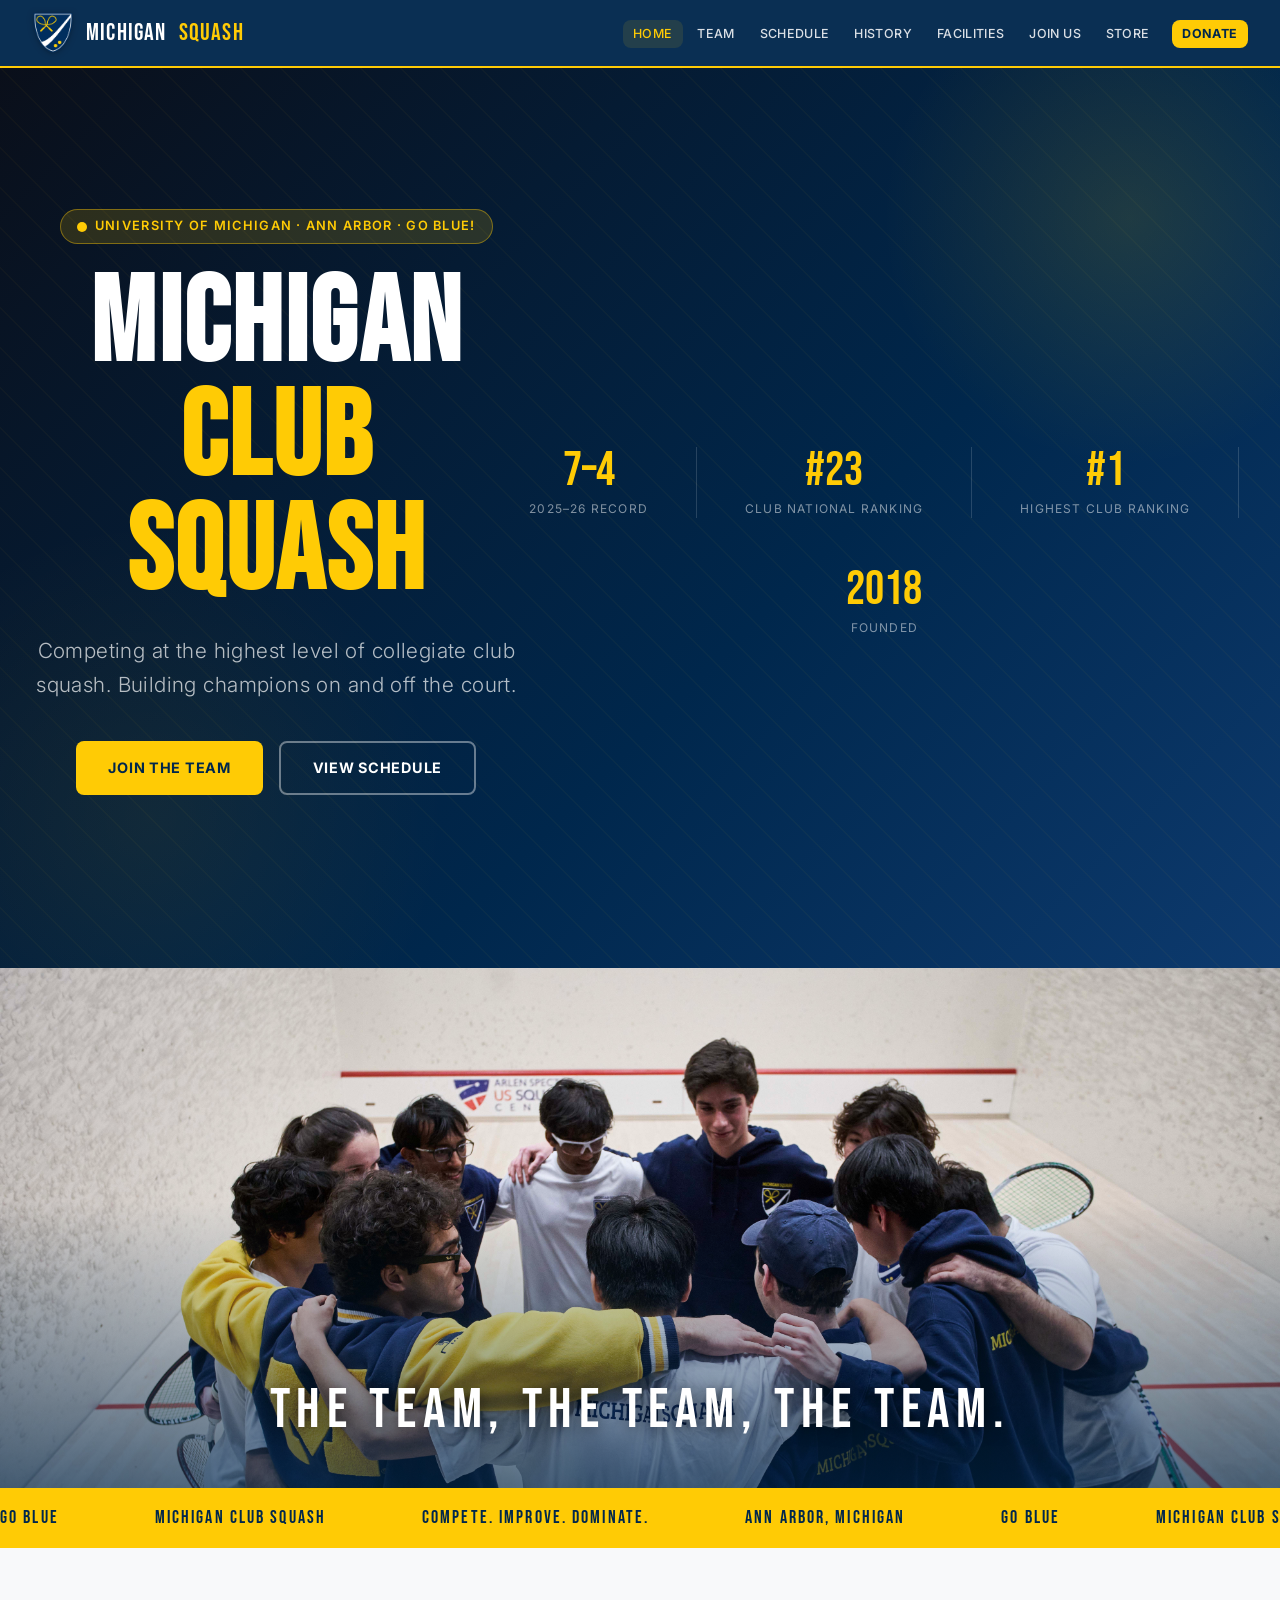
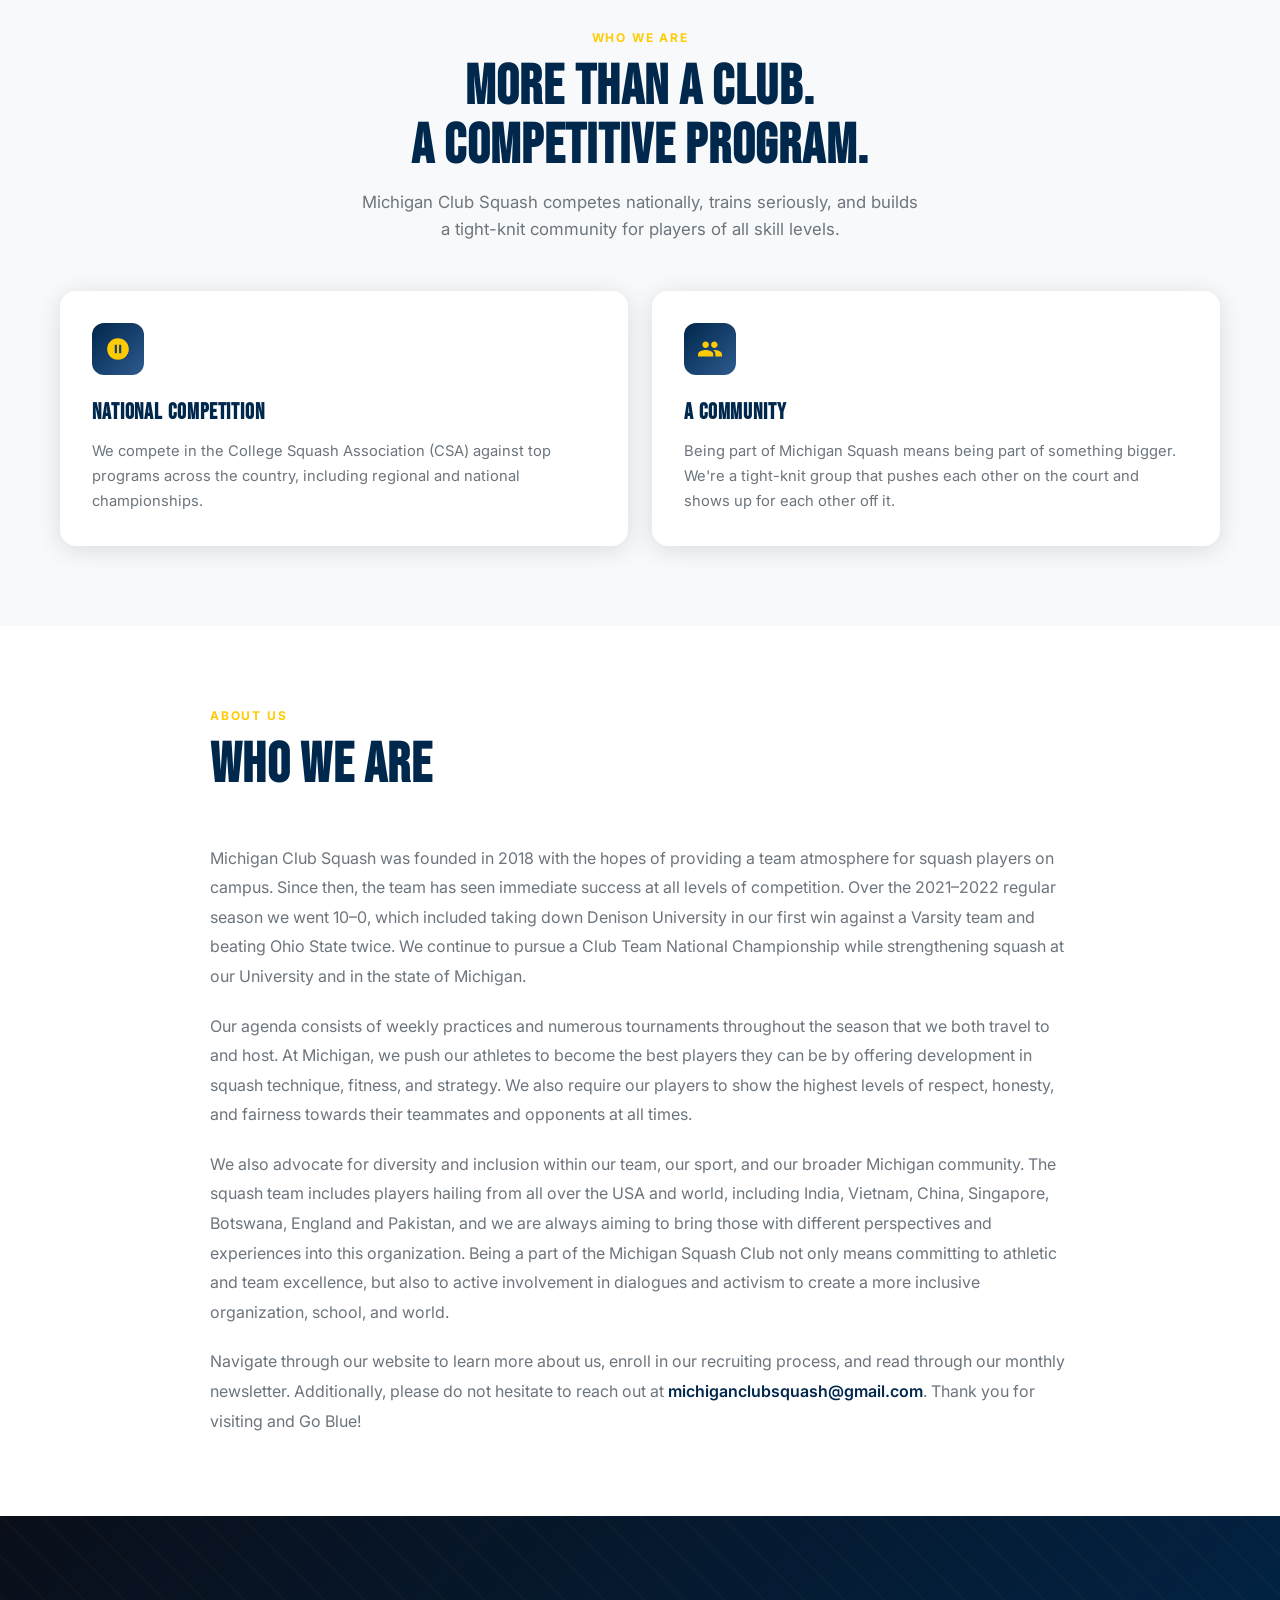
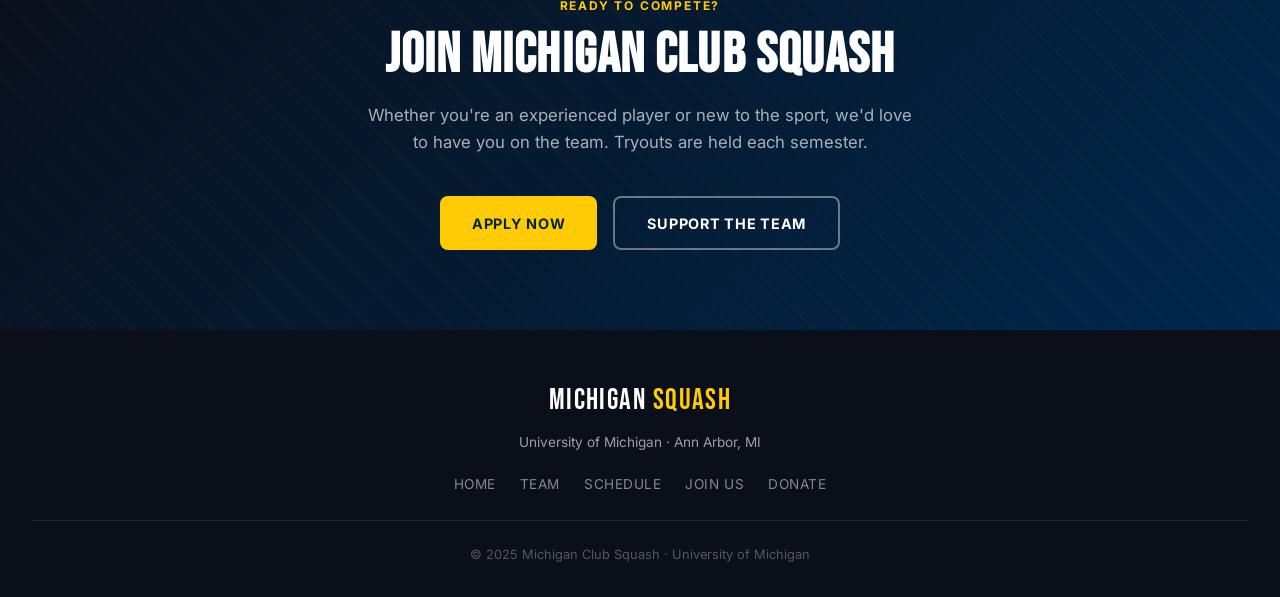
==== index.html @ 2623ef16 "Replace news highlights with About Us section on home page" ====
<!DOCTYPE html>
<html lang="en">
<head>
  <meta charset="UTF-8" />
  <meta name="viewport" content="width=device-width, initial-scale=1.0" />
  <title>Michigan Club Squash</title>
  <link rel="preconnect" href="https://fonts.googleapis.com" />
  <link rel="preconnect" href="https://fonts.gstatic.com" crossorigin />
  <link href="https://fonts.googleapis.com/css2?family=Bebas+Neue&family=Inter:wght@300;400;500;600;700;800&display=swap" rel="stylesheet" />
  <link rel="stylesheet" href="styles.css" />
  <style>
    /* ── Page-specific ── */
    .features { background: var(--off-white); }
    .feature-card {
      background: var(--white);
      border-radius: var(--radius-lg);
      padding: 2rem;
      box-shadow: var(--shadow);
      transition: var(--transition);
    }
    .feature-card:hover { transform: translateY(-4px); box-shadow: var(--shadow-lg); }
    .feature-icon {
      width: 52px; height: 52px;
      background: linear-gradient(135deg, var(--blue), var(--blue-light));
      border-radius: 12px;
      display: flex; align-items: center; justify-content: center;
      margin-bottom: 1.25rem;
    }
    .feature-icon svg { width: 26px; height: 26px; fill: var(--maize); }
    .feature-card h3 {
      font-family: var(--font-display);
      font-size: 1.4rem;
      color: var(--blue);
      margin-bottom: 0.5rem;
      letter-spacing: 0.04em;
    }
    .feature-card p { font-size: 0.92rem; color: var(--gray); line-height: 1.7; }

    /* Marquee */
    .marquee-section {
      background: var(--maize);
      padding: 1rem 0;
      overflow: hidden;
      white-space: nowrap;
    }
    .marquee-track {
      display: inline-flex;
      animation: marquee 22s linear infinite;
      gap: 3rem;
    }
    .marquee-track span {
      font-family: var(--font-display);
      font-size: 1.1rem;
      color: var(--blue);
      letter-spacing: 0.12em;
      text-transform: uppercase;
      padding-right: 3rem;
    }
    @keyframes marquee { 0% { transform: translateX(0); } 100% { transform: translateX(-50%); } }

    /* CTA section */
    .cta-section {
      background: linear-gradient(135deg, var(--dark) 0%, var(--blue) 100%);
      text-align: center;
      position: relative;
      overflow: hidden;
    }
    .cta-section::before {
      content: '';
      position: absolute;
      inset: 0;
      background-image: repeating-linear-gradient(45deg, rgba(255,203,5,0.03) 0, rgba(255,203,5,0.03) 1px, transparent 0, transparent 50%);
      background-size: 40px 40px;
    }
    .cta-section .container { position: relative; z-index: 1; }
    .cta-section .section-title { color: var(--white); }

    /* News/highlights */
    .highlight-img {
      width: 100%;
      aspect-ratio: 16/9;
      background: linear-gradient(135deg, var(--blue-mid), var(--blue));
      display: flex; align-items: center; justify-content: center;
      font-family: var(--font-display);
      font-size: 2rem;
      color: rgba(255,203,5,0.3);
      letter-spacing: 0.1em;
      overflow: hidden;
    }
    .highlight-img img { width: 100%; height: 100%; object-fit: cover; }
    .highlight-date {
      font-size: 0.75rem;
      color: var(--gray);
      text-transform: uppercase;
      letter-spacing: 0.08em;
      margin-bottom: 0.5rem;
    }
    .highlight-title {
      font-family: var(--font-display);
      font-size: 1.3rem;
      color: var(--blue);
      letter-spacing: 0.03em;
      line-height: 1.2;
      margin-bottom: 0.5rem;
    }
    .highlight-excerpt { font-size: 0.88rem; color: var(--gray); }
    .read-more {
      display: inline-flex;
      align-items: center;
      gap: 0.35rem;
      color: var(--blue);
      font-size: 0.82rem;
      font-weight: 700;
      text-transform: uppercase;
      letter-spacing: 0.08em;
      margin-top: 0.75rem;
      transition: var(--transition);
    }
    .read-more:hover { color: var(--maize); gap: 0.6rem; }
  </style>
</head>
<body>

<!-- ── NAVBAR ── -->
<nav>
  <a href="index.html" class="nav-logo">
    <img src="photos/michigansquashlogo.png" alt="Michigan Club Squash Logo" class="nav-logo-img" onerror="this.replaceWith(Object.assign(document.createElement('div'),{className:'logo-m',textContent:'M'}))" />
    Michigan <span>Squash</span>
  </a>
  <ul class="nav-links">
    <li><a href="index.html" class="active">Home</a></li>
    <li><a href="about.html">Team</a></li>
    <li><a href="schedule.html">Schedule</a></li>
    <li><a href="history.html">History</a></li>
    <li><a href="facilities.html">Facilities</a></li>
    <li><a href="join.html">Join Us</a></li>
    <li><a href="store.html">Store</a></li>
    <li><a href="donate.html" class="nav-cta">Donate</a></li>
  </ul>
  <button class="nav-hamburger" aria-label="Toggle menu">
    <span></span><span></span><span></span>
  </button>
</nav>

<div class="nav-mobile">
  <a href="index.html">Home</a>
  <a href="about.html">Team</a>
  <a href="schedule.html">Schedule</a>
  <a href="history.html">History</a>
  <a href="facilities.html">Facilities</a>
  <a href="join.html">Join Us</a>
  <a href="store.html">Store</a>
  <a href="donate.html" class="nav-cta-mobile">Donate</a>
</div>

<div class="page">

  <!-- ── HERO ── -->
  <section class="hero">
    <div class="hero-bg-pattern"></div>
    <div class="hero-accent"></div>
    <div class="hero-accent-2"></div>

    <div class="hero-content">
      <div class="hero-badge">
        <svg width="10" height="10" viewBox="0 0 10 10" fill="currentColor"><circle cx="5" cy="5" r="5"/></svg>
        University of Michigan · Ann Arbor · Go Blue!
      </div>

      <h1 class="hero-title">
        Michigan
        <span class="highlight">Club Squash</span>
      </h1>

      <p class="hero-subtitle">
        Competing at the highest level of collegiate club squash.
        Building champions on and off the court.
      </p>

      <div class="hero-ctas">
        <a href="join.html" class="btn btn-primary">Join the Team</a>
        <a href="schedule.html" class="btn btn-outline">View Schedule</a>
      </div>
    </div>

    <div class="hero-stats">
      <div class="hero-stat">
        <div class="num">7–4</div>
        <div class="label">2025–26 Record</div>
      </div>
      <div class="hero-divider"></div>
      <div class="hero-stat">
        <div class="num">#23</div>
        <div class="label">Club National Ranking</div>
      </div>
      <div class="hero-divider"></div>
      <div class="hero-stat">
        <div class="num">#1</div>
        <div class="label">Highest Club Ranking</div>
      </div>
      <div class="hero-divider"></div>
      <div class="hero-stat">
        <div class="num">2018</div>
        <div class="label">Founded</div>
      </div>
    </div>
  </section>

  <!-- ── TEAM PHOTO ── -->
  <div style="width:100%;max-height:520px;overflow:hidden;position:relative;">
    <img src="photos/teamhuddle.jpg" alt="Michigan Club Squash team huddle" style="width:100%;height:520px;object-fit:cover;object-position:center 20%;display:block;" />
    <div style="position:absolute;inset:0;background:linear-gradient(to top,rgba(0,39,76,0.65) 0%,transparent 55%);"></div>
    <div style="position:absolute;bottom:2rem;left:50%;transform:translateX(-50%);text-align:center;white-space:nowrap;">
      <div style="font-family:'Bebas Neue',sans-serif;font-size:clamp(1.8rem,5vw,3.5rem);color:#fff;letter-spacing:0.12em;text-shadow:0 2px 16px rgba(0,0,0,0.6);">THE TEAM, THE TEAM, THE TEAM.</div>
    </div>
  </div>

  <!-- ── MARQUEE ── -->
  <div class="marquee-section">
    <div class="marquee-track">
      <span>Go Blue</span>
      <span>Michigan Club Squash</span>
      <span>Compete. Improve. Dominate.</span>
      <span>Ann Arbor, Michigan</span>
      <span>Go Blue</span>
      <span>Michigan Club Squash</span>
      <span>Compete. Improve. Dominate.</span>
      <span>Ann Arbor, Michigan</span>
      <span>Go Blue</span>
      <span>Michigan Club Squash</span>
      <span>Compete. Improve. Dominate.</span>
      <span>Ann Arbor, Michigan</span>
      <span>Go Blue</span>
      <span>Michigan Club Squash</span>
      <span>Compete. Improve. Dominate.</span>
      <span>Ann Arbor, Michigan</span>
    </div>
  </div>

  <!-- ── ABOUT / FEATURES ── -->
  <section class="features">
    <div class="container">
      <div class="section-header center">
        <div class="section-label">Who We Are</div>
        <h2 class="section-title">More Than a Club.<br>A Competitive Program.</h2>
        <p class="section-subtitle">
          Michigan Club Squash competes nationally, trains seriously,
          and builds a tight-knit community for players of all skill levels.
        </p>
      </div>

      <div class="grid-3">
        <div class="feature-card">
          <div class="feature-icon">
            <svg viewBox="0 0 24 24"><path d="M12 2C6.48 2 2 6.48 2 12s4.48 10 10 10 10-4.48 10-10S17.52 2 12 2zm-1 14H9V8h2v8zm4 0h-2V8h2v8z"/></svg>
          </div>
          <h3>National Competition</h3>
          <p>We compete in the College Squash Association (CSA) against top programs across the country, including regional and national championships.</p>
        </div>

        <div class="feature-card">
          <div class="feature-icon">
            <svg viewBox="0 0 24 24"><path d="M16 11c1.66 0 2.99-1.34 2.99-3S17.66 5 16 5c-1.66 0-3 1.34-3 3s1.34 3 3 3zm-8 0c1.66 0 2.99-1.34 2.99-3S9.66 5 8 5C6.34 5 5 6.34 5 8s1.34 3 3 3zm0 2c-2.33 0-7 1.17-7 3.5V19h14v-2.5c0-2.33-4.67-3.5-7-3.5zm8 0c-.29 0-.62.02-.97.05 1.16.84 1.97 1.97 1.97 3.45V19h6v-2.5c0-2.33-4.67-3.5-7-3.5z"/></svg>
          </div>
          <h3>A Community</h3>
          <p>Being part of Michigan Squash means being part of something bigger. We're a tight-knit group that pushes each other on the court and shows up for each other off it.</p>
        </div>
      </div>
    </div>
  </section>

  <!-- ── ABOUT US ── -->
  <section>
    <div class="container" style="max-width: 860px;">
      <div class="section-header">
        <div class="section-label">About Us</div>
        <h2 class="section-title">Who We Are</h2>
      </div>

      <div style="display: flex; flex-direction: column; gap: 1.25rem;">
        <p style="font-size: 1rem; color: var(--gray); line-height: 1.85;">
          Michigan Club Squash was founded in 2018 with the hopes of providing a team atmosphere for squash players on campus. Since then, the team has seen immediate success at all levels of competition. Over the 2021–2022 regular season we went 10–0, which included taking down Denison University in our first win against a Varsity team and beating Ohio State twice. We continue to pursue a Club Team National Championship while strengthening squash at our University and in the state of Michigan.
        </p>
        <p style="font-size: 1rem; color: var(--gray); line-height: 1.85;">
          Our agenda consists of weekly practices and numerous tournaments throughout the season that we both travel to and host. At Michigan, we push our athletes to become the best players they can be by offering development in squash technique, fitness, and strategy. We also require our players to show the highest levels of respect, honesty, and fairness towards their teammates and opponents at all times.
        </p>
        <p style="font-size: 1rem; color: var(--gray); line-height: 1.85;">
          We also advocate for diversity and inclusion within our team, our sport, and our broader Michigan community. The squash team includes players hailing from all over the USA and world, including India, Vietnam, China, Singapore, Botswana, England and Pakistan, and we are always aiming to bring those with different perspectives and experiences into this organization. Being a part of the Michigan Squash Club not only means committing to athletic and team excellence, but also to active involvement in dialogues and activism to create a more inclusive organization, school, and world.
        </p>
        <p style="font-size: 1rem; color: var(--gray); line-height: 1.85;">
          Navigate through our website to learn more about us, enroll in our recruiting process, and read through our monthly newsletter. Additionally, please do not hesitate to reach out at <a href="mailto:michiganclubsquash@gmail.com" style="color: var(--blue); font-weight: 600;">michiganclubsquash@gmail.com</a>. Thank you for visiting and Go Blue!
        </p>
      </div>
    </div>
  </section>

  <!-- ── CTA ── -->
  <section class="cta-section">
    <div class="container" style="max-width: 700px; text-align: center;">
      <div class="section-label text-maize">Ready to Compete?</div>
      <h2 class="section-title white" style="margin-bottom: 1rem;">Join Michigan Club Squash</h2>
      <p class="section-subtitle white" style="margin: 0 auto 2.5rem;">
        Whether you're an experienced player or new to the sport, we'd love to have you on the team.
        Tryouts are held each semester.
      </p>
      <div style="display: flex; gap: 1rem; justify-content: center; flex-wrap: wrap;">
        <a href="join.html" class="btn btn-primary">Apply Now</a>
        <a href="donate.html" class="btn btn-outline">Support the Team</a>
      </div>
    </div>
  </section>

</div><!-- end .page -->

<!-- ── FOOTER ── -->
<footer>
  <div class="footer-logo">Michigan <span>Squash</span></div>
  <div style="font-size: 0.85rem; margin-top: 0.25rem;">University of Michigan · Ann Arbor, MI</div>
  <div class="footer-links">
    <a href="index.html">Home</a>
    <a href="about.html">Team</a>
    <a href="schedule.html">Schedule</a>
    <a href="join.html">Join Us</a>
    <a href="donate.html">Donate</a>
  </div>
  <div class="footer-divider"></div>
  <div class="footer-copy">&copy; 2025 Michigan Club Squash · University of Michigan</div>
</footer>

<script src="script.js"></script>
</body>
</html>
---- styles.css ----
/* Michigan Club Squash — Shared Styles */

:root {
  --maize: #FFCB05;
  --blue: #00274C;
  --blue-mid: #1a3a5c;
  --blue-light: #2d5a8e;
  --white: #ffffff;
  --off-white: #f8f9fa;
  --gray: #6c757d;
  --gray-light: #e9ecef;
  --dark: #0a0f1a;
  --radius: 8px;
  --radius-lg: 16px;
  --shadow: 0 4px 24px rgba(0,0,0,0.12);
  --shadow-lg: 0 8px 48px rgba(0,0,0,0.2);
  --transition: 0.25s ease;
  --font-main: 'Inter', sans-serif;
  --font-display: 'Bebas Neue', 'Impact', sans-serif;
}

*, *::before, *::after { box-sizing: border-box; margin: 0; padding: 0; }

html { scroll-behavior: smooth; }

body {
  font-family: var(--font-main);
  background: var(--white);
  color: var(--blue);
  line-height: 1.6;
  overflow-x: hidden;
}

a { color: inherit; text-decoration: none; }
img { max-width: 100%; display: block; }

/* ─── NAVBAR ─────────────────────────────────────────────── */
nav {
  position: fixed;
  top: 0; left: 0; right: 0;
  z-index: 1000;
  background: rgba(0, 39, 76, 0.96);
  backdrop-filter: blur(12px);
  border-bottom: 2px solid var(--maize);
  padding: 0 2rem;
  height: 68px;
  display: flex;
  align-items: center;
  justify-content: space-between;
}

.nav-logo {
  display: flex;
  align-items: center;
  gap: 0.75rem;
  font-family: var(--font-display);
  font-size: 1.5rem;
  letter-spacing: 0.05em;
  color: var(--white);
}

.nav-logo-img {
  width: 42px;
  height: 42px;
  object-fit: contain;
  flex-shrink: 0;
  filter: drop-shadow(0 1px 3px rgba(0,0,0,0.3));
}

.logo-m {
  width: 38px; height: 38px;
  background: var(--maize);
  border-radius: 6px;
  display: flex; align-items: center; justify-content: center;
  font-family: var(--font-display);
  font-size: 1.4rem;
  color: var(--blue);
  font-weight: 900;
  flex-shrink: 0;
}

.nav-logo span { color: var(--maize); }

.nav-links {
  display: flex;
  align-items: center;
  gap: 0.25rem;
  list-style: none;
}

.nav-links a {
  color: rgba(255,255,255,0.85);
  font-size: 0.78rem;
  font-weight: 500;
  letter-spacing: 0.03em;
  text-transform: uppercase;
  padding: 0.4rem 0.65rem;
  border-radius: var(--radius);
  transition: var(--transition);
}

.nav-links a:hover,
.nav-links a.active {
  color: var(--maize);
  background: rgba(255, 203, 5, 0.1);
}

.nav-links a.nav-cta {
  background: var(--maize);
  color: var(--blue);
  font-weight: 700;
  margin-left: 0.5rem;
}
.nav-links a.nav-cta:hover { background: #e6b800; }

.nav-hamburger {
  display: none;
  flex-direction: column;
  gap: 5px;
  cursor: pointer;
  padding: 8px;
}
.nav-hamburger span {
  display: block;
  width: 24px; height: 2px;
  background: var(--white);
  border-radius: 2px;
  transition: var(--transition);
}
.nav-hamburger.open span:nth-child(1) { transform: rotate(45deg) translate(5px, 5px); }
.nav-hamburger.open span:nth-child(2) { opacity: 0; }
.nav-hamburger.open span:nth-child(3) { transform: rotate(-45deg) translate(5px, -5px); }

.nav-mobile {
  display: none;
  position: fixed;
  top: 68px; left: 0; right: 0;
  background: var(--blue);
  border-bottom: 2px solid var(--maize);
  padding: 1rem;
  z-index: 999;
  flex-direction: column;
  gap: 0.25rem;
}
.nav-mobile.open { display: flex; }
.nav-mobile a {
  color: rgba(255,255,255,0.85);
  font-weight: 500;
  font-size: 1rem;
  text-transform: uppercase;
  letter-spacing: 0.04em;
  padding: 0.75rem 1rem;
  border-radius: var(--radius);
  transition: var(--transition);
}
.nav-mobile a:hover { color: var(--maize); background: rgba(255,203,5,0.1); }
.nav-mobile a.nav-cta-mobile {
  background: var(--maize);
  color: var(--blue);
  font-weight: 700;
  text-align: center;
  margin-top: 0.5rem;
}

/* ─── PAGE WRAPPER ───────────────────────────────────────── */
.page { padding-top: 68px; }

/* ─── HERO ───────────────────────────────────────────────── */
.hero {
  min-height: 100vh;
  background: linear-gradient(135deg, var(--dark) 0%, var(--blue) 60%, #0d3a6e 100%);
  position: relative;
  display: flex;
  align-items: center;
  justify-content: center;
  text-align: center;
  overflow: hidden;
  padding: 4rem 2rem 6rem;
}

.hero-bg-pattern {
  position: absolute;
  inset: 0;
  background-image:
    repeating-linear-gradient(45deg, rgba(255,203,5,0.03) 0, rgba(255,203,5,0.03) 1px, transparent 0, transparent 50%);
  background-size: 40px 40px;
}

.hero-accent {
  position: absolute;
  top: -100px; right: -100px;
  width: 500px; height: 500px;
  background: radial-gradient(circle, rgba(255,203,5,0.12) 0%, transparent 70%);
  pointer-events: none;
}
.hero-accent-2 {
  position: absolute;
  bottom: -150px; left: -150px;
  width: 600px; height: 600px;
  background: radial-gradient(circle, rgba(255,203,5,0.06) 0%, transparent 70%);
  pointer-events: none;
}

.hero-content { position: relative; z-index: 1; max-width: 820px; }

.hero-badge {
  display: inline-flex;
  align-items: center;
  gap: 0.5rem;
  background: rgba(255,203,5,0.15);
  border: 1px solid rgba(255,203,5,0.4);
  color: var(--maize);
  font-size: 0.8rem;
  font-weight: 600;
  letter-spacing: 0.1em;
  text-transform: uppercase;
  padding: 0.4rem 1rem;
  border-radius: 999px;
  margin-bottom: 1.5rem;
}

.hero-title {
  font-family: var(--font-display);
  font-size: clamp(3.5rem, 10vw, 7.5rem);
  line-height: 0.95;
  color: var(--white);
  letter-spacing: 0.02em;
  margin-bottom: 0.5rem;
}

.hero-title .highlight { color: var(--maize); display: block; }

.hero-subtitle {
  font-size: clamp(1rem, 2.5vw, 1.3rem);
  color: rgba(255,255,255,0.7);
  margin: 1.5rem auto 2.5rem;
  max-width: 560px;
  font-weight: 300;
  letter-spacing: 0.02em;
}

.hero-ctas {
  display: flex;
  gap: 1rem;
  justify-content: center;
  flex-wrap: wrap;
}

.btn {
  display: inline-flex;
  align-items: center;
  gap: 0.5rem;
  padding: 0.85rem 2rem;
  border-radius: var(--radius);
  font-weight: 700;
  font-size: 0.9rem;
  letter-spacing: 0.05em;
  text-transform: uppercase;
  transition: var(--transition);
  cursor: pointer;
  border: none;
}

.btn-primary {
  background: var(--maize);
  color: var(--blue);
}
.btn-primary:hover { background: #e6b800; transform: translateY(-2px); box-shadow: 0 8px 24px rgba(255,203,5,0.35); }

.btn-outline {
  background: transparent;
  color: var(--white);
  border: 2px solid rgba(255,255,255,0.4);
}
.btn-outline:hover { border-color: var(--maize); color: var(--maize); transform: translateY(-2px); }

.btn-blue {
  background: var(--blue);
  color: var(--white);
}
.btn-blue:hover { background: var(--blue-mid); transform: translateY(-2px); box-shadow: var(--shadow); }

.hero-stats {
  display: flex;
  justify-content: center;
  gap: 3rem;
  margin-top: 5rem;
  position: relative;
  z-index: 1;
  flex-wrap: wrap;
}

.hero-stat { text-align: center; }
.hero-stat .num {
  font-family: var(--font-display);
  font-size: 3rem;
  color: var(--maize);
  line-height: 1;
}
.hero-stat .label {
  font-size: 0.75rem;
  letter-spacing: 0.1em;
  text-transform: uppercase;
  color: rgba(255,255,255,0.5);
  margin-top: 0.25rem;
}

.hero-divider {
  width: 1px;
  background: rgba(255,255,255,0.15);
  align-self: stretch;
}

/* ─── SECTIONS ───────────────────────────────────────────── */
section { padding: 5rem 2rem; }

.section-label {
  font-size: 0.75rem;
  font-weight: 700;
  letter-spacing: 0.15em;
  text-transform: uppercase;
  color: var(--maize);
  margin-bottom: 0.75rem;
}

.section-title {
  font-family: var(--font-display);
  font-size: clamp(2rem, 5vw, 3.5rem);
  line-height: 1.05;
  color: var(--blue);
  letter-spacing: 0.02em;
}

.section-title.white { color: var(--white); }

.section-subtitle {
  font-size: 1.05rem;
  color: var(--gray);
  margin-top: 0.75rem;
  max-width: 560px;
}
.section-subtitle.white { color: rgba(255,255,255,0.65); }

.section-header { margin-bottom: 3rem; }
.section-header.center { text-align: center; }
.section-header.center .section-subtitle { margin-left: auto; margin-right: auto; }

.container { max-width: 1160px; margin: 0 auto; }

/* ─── CARDS ──────────────────────────────────────────────── */
.card {
  background: var(--white);
  border-radius: var(--radius-lg);
  box-shadow: var(--shadow);
  overflow: hidden;
  transition: var(--transition);
}
.card:hover { transform: translateY(-4px); box-shadow: var(--shadow-lg); }

.card-body { padding: 1.5rem; }

/* ─── GRID ───────────────────────────────────────────────── */
.grid-3 { display: grid; grid-template-columns: repeat(auto-fit, minmax(280px, 1fr)); gap: 1.5rem; }
.grid-4 { display: grid; grid-template-columns: repeat(auto-fit, minmax(220px, 1fr)); gap: 1.5rem; }
.grid-2 { display: grid; grid-template-columns: repeat(auto-fit, minmax(320px, 1fr)); gap: 1.5rem; }

/* ─── DARK SECTIONS ──────────────────────────────────────── */
.section-dark {
  background: var(--blue);
  color: var(--white);
}
.section-dark .section-title { color: var(--white); }
.section-dark .section-subtitle { color: rgba(255,255,255,0.6); }

/* ─── PLAYER CARD ────────────────────────────────────────── */
.player-card {
  background: var(--white);
  border-radius: var(--radius-lg);
  overflow: hidden;
  box-shadow: var(--shadow);
  transition: var(--transition);
}
.player-card:hover { transform: translateY(-4px); box-shadow: var(--shadow-lg); }

.player-photo {
  width: 100%;
  aspect-ratio: 3/4;
  background: linear-gradient(135deg, var(--blue-mid), var(--blue));
  display: flex;
  align-items: center;
  justify-content: center;
  overflow: hidden;
  position: relative;
}

.player-photo img { width: 100%; height: 100%; object-fit: cover; }

.player-photo-placeholder {
  font-family: var(--font-display);
  font-size: 4rem;
  color: rgba(255,203,5,0.4);
}

.player-number {
  position: absolute;
  top: 0.75rem; right: 0.75rem;
  background: var(--maize);
  color: var(--blue);
  font-family: var(--font-display);
  font-size: 1rem;
  font-weight: 900;
  padding: 0.2rem 0.6rem;
  border-radius: 6px;
}

.player-info { padding: 1.25rem; }
.player-name {
  font-family: var(--font-display);
  font-size: 1.3rem;
  color: var(--blue);
  letter-spacing: 0.04em;
  line-height: 1.1;
}
.player-details {
  font-size: 0.8rem;
  color: var(--gray);
  margin-top: 0.25rem;
  text-transform: uppercase;
  letter-spacing: 0.06em;
}
.player-rank {
  display: inline-block;
  margin-top: 0.6rem;
  background: rgba(0,39,76,0.08);
  color: var(--blue);
  font-size: 0.75rem;
  font-weight: 600;
  padding: 0.2rem 0.65rem;
  border-radius: 99px;
  letter-spacing: 0.04em;
}

/* ─── SCHEDULE TABLE ─────────────────────────────────────── */
.match-table {
  width: 100%;
  border-collapse: collapse;
  border-radius: var(--radius-lg);
  overflow: hidden;
  box-shadow: var(--shadow);
}

.match-table th {
  background: var(--blue);
  color: var(--maize);
  text-align: left;
  padding: 1rem 1.25rem;
  font-size: 0.75rem;
  font-weight: 700;
  letter-spacing: 0.12em;
  text-transform: uppercase;
}

.match-table td {
  padding: 1rem 1.25rem;
  border-bottom: 1px solid var(--gray-light);
  font-size: 0.9rem;
  color: var(--blue);
  background: var(--white);
}

.match-table tr:last-child td { border-bottom: none; }
.match-table tr:hover td { background: var(--off-white); }

.badge {
  display: inline-block;
  padding: 0.25rem 0.65rem;
  border-radius: 99px;
  font-size: 0.72rem;
  font-weight: 700;
  letter-spacing: 0.06em;
  text-transform: uppercase;
}
.badge-win { background: #d4edda; color: #155724; }
.badge-loss { background: #f8d7da; color: #721c24; }
.badge-upcoming { background: rgba(255,203,5,0.2); color: #7a5c00; }
.badge-home { background: rgba(0,39,76,0.1); color: var(--blue); }
.badge-away { background: var(--gray-light); color: var(--gray); }

/* ─── FORM ───────────────────────────────────────────────── */
.form-group { margin-bottom: 1.25rem; }
.form-group label {
  display: block;
  font-size: 0.82rem;
  font-weight: 600;
  color: var(--blue);
  margin-bottom: 0.4rem;
  letter-spacing: 0.04em;
  text-transform: uppercase;
}
.form-group input,
.form-group select,
.form-group textarea {
  width: 100%;
  padding: 0.75rem 1rem;
  border: 2px solid var(--gray-light);
  border-radius: var(--radius);
  font-family: var(--font-main);
  font-size: 0.95rem;
  color: var(--blue);
  background: var(--white);
  transition: var(--transition);
  outline: none;
}
.form-group input:focus,
.form-group select:focus,
.form-group textarea:focus {
  border-color: var(--blue);
  box-shadow: 0 0 0 3px rgba(0,39,76,0.1);
}
.form-group textarea { min-height: 130px; resize: vertical; }

/* ─── FOOTER ─────────────────────────────────────────────── */
footer {
  background: var(--dark);
  color: rgba(255,255,255,0.6);
  padding: 3rem 2rem 2rem;
  text-align: center;
}

.footer-logo {
  font-family: var(--font-display);
  font-size: 1.8rem;
  color: var(--white);
  margin-bottom: 0.5rem;
  letter-spacing: 0.05em;
}
.footer-logo span { color: var(--maize); }

.footer-links {
  display: flex;
  justify-content: center;
  gap: 1.5rem;
  margin: 1.25rem 0;
  flex-wrap: wrap;
}
.footer-links a {
  color: rgba(255,255,255,0.5);
  font-size: 0.85rem;
  letter-spacing: 0.04em;
  text-transform: uppercase;
  transition: var(--transition);
}
.footer-links a:hover { color: var(--maize); }

.footer-divider {
  height: 1px;
  background: rgba(255,255,255,0.1);
  margin: 1.5rem 0;
}

.footer-copy {
  font-size: 0.8rem;
  color: rgba(255,255,255,0.3);
}

/* ─── UTILITY ────────────────────────────────────────────── */
.text-maize { color: var(--maize); }
.text-center { text-align: center; }
.mt-1 { margin-top: 1rem; }
.mt-2 { margin-top: 2rem; }
.mt-3 { margin-top: 3rem; }

/* ─── RESPONSIVE ─────────────────────────────────────────── */
@media (max-width: 768px) {
  .nav-links { display: none; }
  .nav-hamburger { display: flex; }
  section { padding: 3.5rem 1.25rem; }
  .hero { padding: 5rem 1.25rem 4rem; }
  .hero-stats { gap: 2rem; }
  .hero-divider { display: none; }
  .match-table { font-size: 0.82rem; }
  .match-table th, .match-table td { padding: 0.75rem 0.75rem; }
}
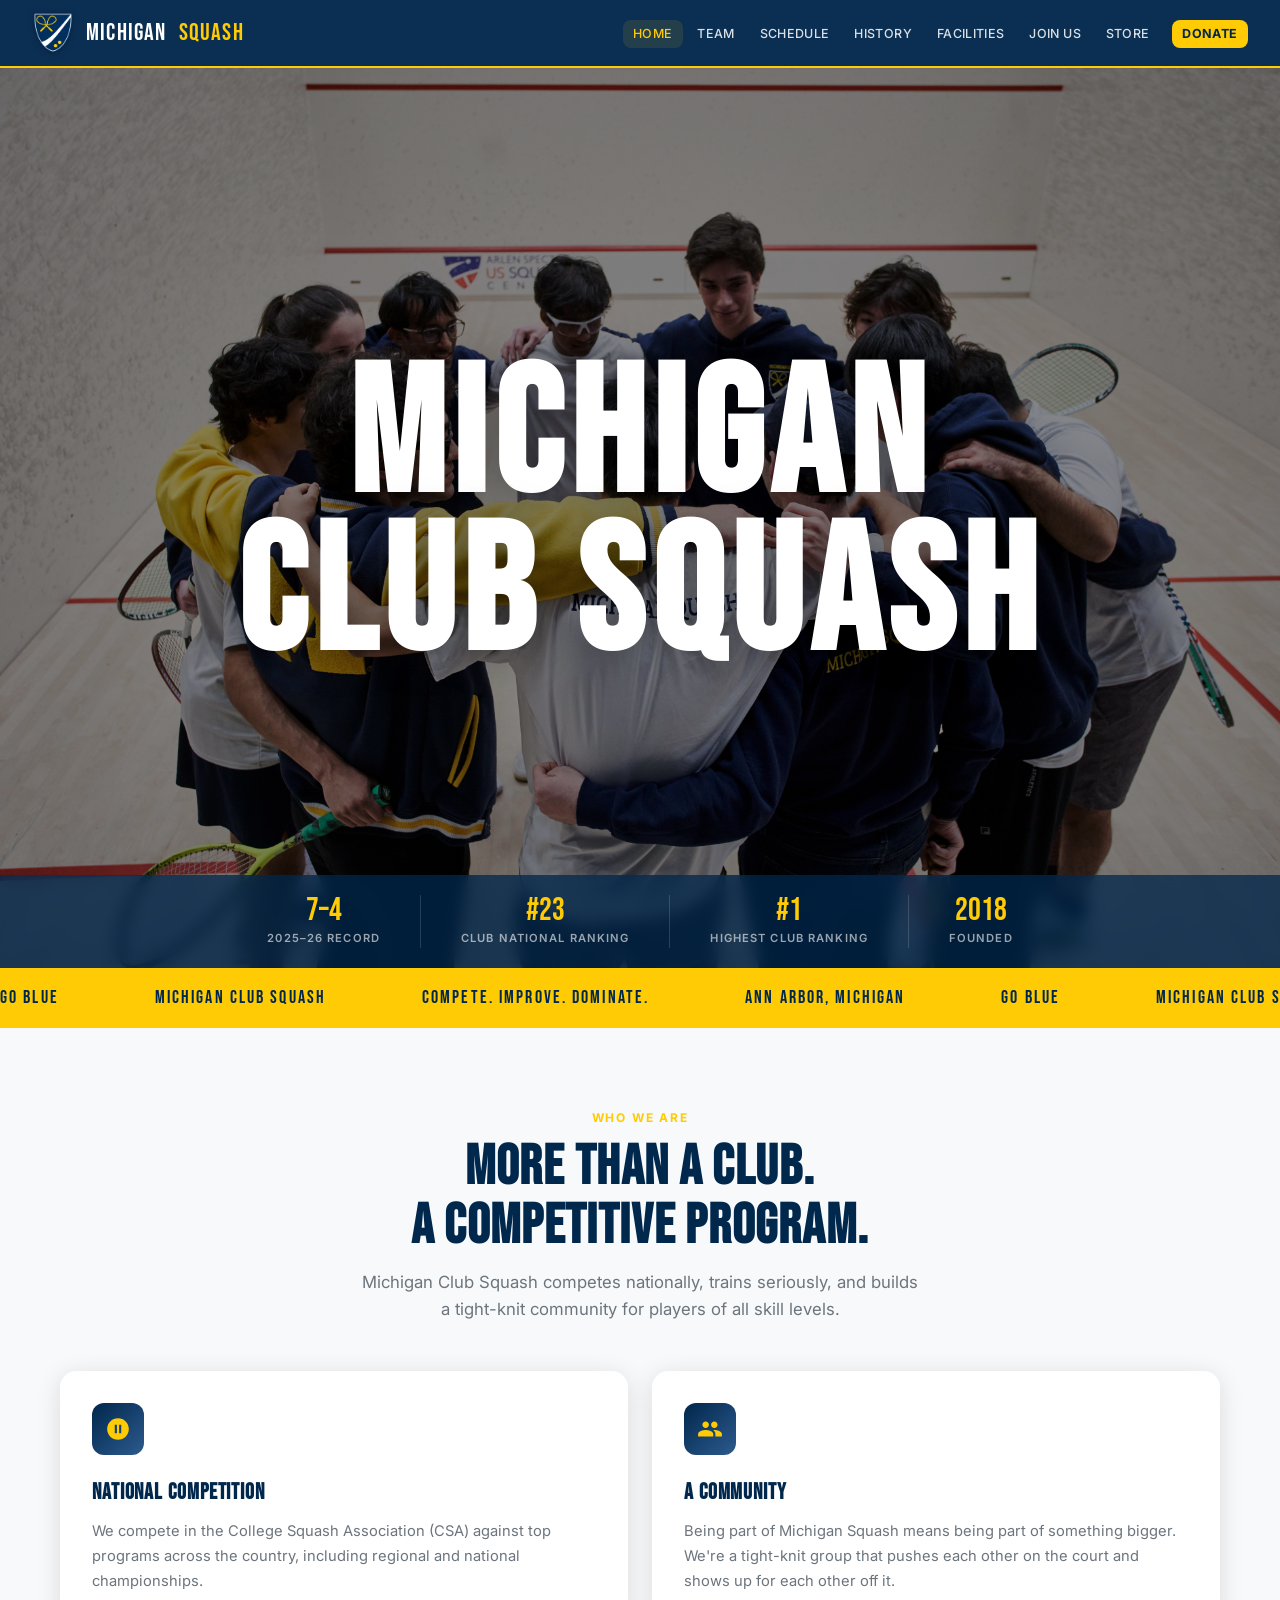
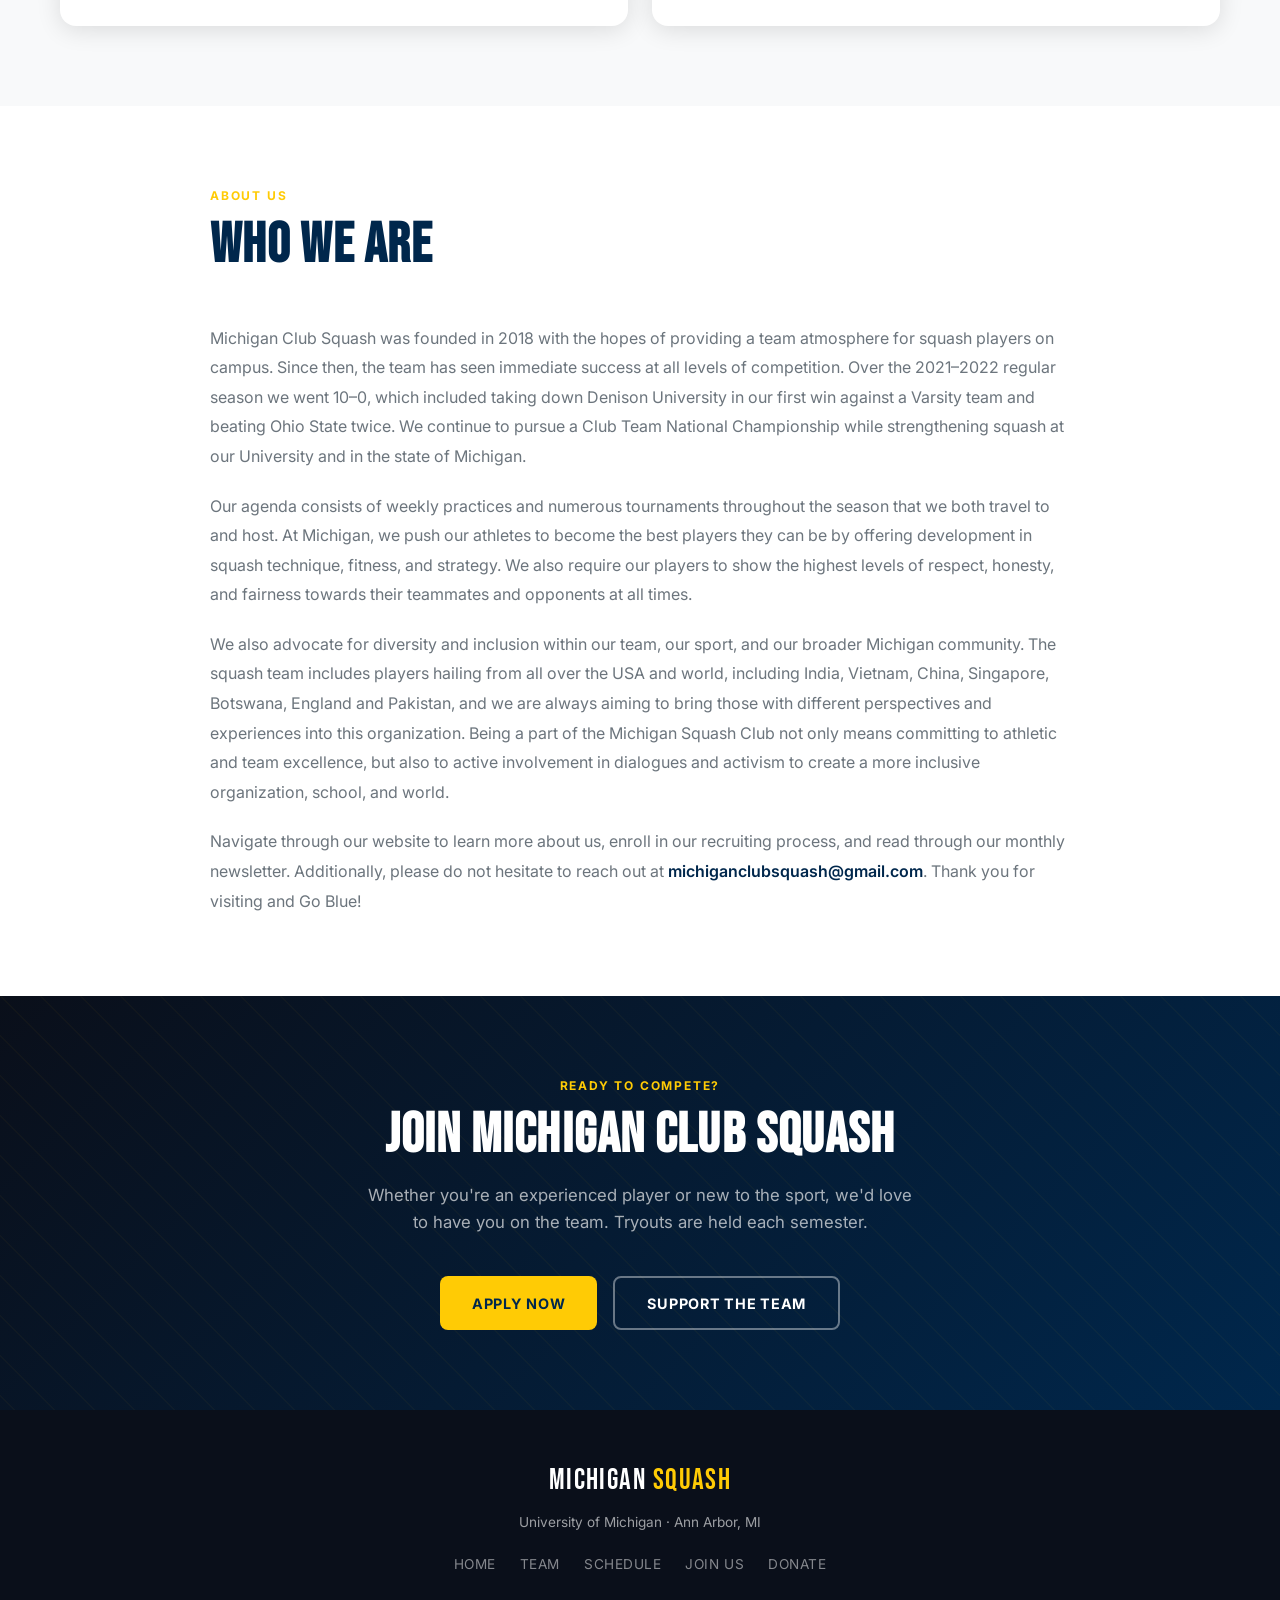
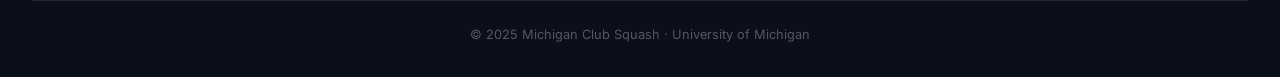
==== commit b108e984: "Redesign home hero as full-screen photo with giant text" ====
--- a/index.html
+++ b/index.html
@@ -9,6 +9,77 @@
   <link href="https://fonts.googleapis.com/css2?family=Bebas+Neue&family=Inter:wght@300;400;500;600;700;800&display=swap" rel="stylesheet" />
   <link rel="stylesheet" href="styles.css" />
   <style>
+    /* ── Full-screen photo hero ── */
+    .photo-hero {
+      position: relative;
+      width: 100%;
+      height: 100vh;
+      min-height: 600px;
+      overflow: hidden;
+      display: flex;
+      flex-direction: column;
+      align-items: center;
+      justify-content: center;
+    }
+    .photo-hero img {
+      position: absolute;
+      inset: 0;
+      width: 100%; height: 100%;
+      object-fit: cover;
+      object-position: center 20%;
+      filter: brightness(0.55);
+    }
+    .photo-hero-text {
+      position: relative;
+      z-index: 2;
+      text-align: center;
+      padding: 0 1rem;
+    }
+    .photo-hero-text h1 {
+      font-family: var(--font-display);
+      font-size: clamp(4rem, 14vw, 13rem);
+      color: var(--white);
+      letter-spacing: 0.04em;
+      line-height: 0.88;
+      text-shadow: 0 4px 40px rgba(0,0,0,0.4);
+    }
+    .photo-hero-stats {
+      position: absolute;
+      bottom: 0; left: 0; right: 0;
+      z-index: 2;
+      display: flex;
+      justify-content: center;
+      gap: 0;
+      background: rgba(0,39,76,0.75);
+      backdrop-filter: blur(8px);
+      padding: 1.25rem 2rem;
+      flex-wrap: wrap;
+    }
+    .photo-hero-stat {
+      text-align: center;
+      padding: 0 2.5rem;
+      border-right: 1px solid rgba(255,255,255,0.15);
+    }
+    .photo-hero-stat:last-child { border-right: none; }
+    .photo-hero-stat .num {
+      font-family: var(--font-display);
+      font-size: 2rem;
+      color: var(--maize);
+      line-height: 1;
+    }
+    .photo-hero-stat .label {
+      font-size: 0.7rem;
+      font-weight: 600;
+      letter-spacing: 0.1em;
+      text-transform: uppercase;
+      color: rgba(255,255,255,0.6);
+      margin-top: 0.2rem;
+    }
+    @media (max-width: 600px) {
+      .photo-hero-stat { padding: 0 1rem; }
+      .photo-hero-stat .num { font-size: 1.4rem; }
+    }
+
     /* ── Page-specific ── */
     .features { background: var(--off-white); }
     .feature-card {
@@ -156,62 +227,28 @@
 <div class="page">
 
   <!-- ── HERO ── -->
-  <section class="hero">
-    <div class="hero-bg-pattern"></div>
-    <div class="hero-accent"></div>
-    <div class="hero-accent-2"></div>
-
-    <div class="hero-content">
-      <div class="hero-badge">
-        <svg width="10" height="10" viewBox="0 0 10 10" fill="currentColor"><circle cx="5" cy="5" r="5"/></svg>
-        University of Michigan · Ann Arbor · Go Blue!
-      </div>
-
-      <h1 class="hero-title">
-        Michigan
-        <span class="highlight">Club Squash</span>
-      </h1>
-
-      <p class="hero-subtitle">
-        Competing at the highest level of collegiate club squash.
-        Building champions on and off the court.
-      </p>
-
-      <div class="hero-ctas">
-        <a href="join.html" class="btn btn-primary">Join the Team</a>
-        <a href="schedule.html" class="btn btn-outline">View Schedule</a>
-      </div>
-    </div>
-
-    <div class="hero-stats">
-      <div class="hero-stat">
+  <div class="photo-hero">
+    <img src="photos/teamhuddle.jpg" alt="Michigan Club Squash" />
+    <div class="photo-hero-text">
+      <h1>Michigan<br>Club Squash</h1>
+    </div>
+    <div class="photo-hero-stats">
+      <div class="photo-hero-stat">
         <div class="num">7–4</div>
         <div class="label">2025–26 Record</div>
       </div>
-      <div class="hero-divider"></div>
-      <div class="hero-stat">
+      <div class="photo-hero-stat">
         <div class="num">#23</div>
         <div class="label">Club National Ranking</div>
       </div>
-      <div class="hero-divider"></div>
-      <div class="hero-stat">
+      <div class="photo-hero-stat">
         <div class="num">#1</div>
         <div class="label">Highest Club Ranking</div>
       </div>
-      <div class="hero-divider"></div>
-      <div class="hero-stat">
+      <div class="photo-hero-stat">
         <div class="num">2018</div>
         <div class="label">Founded</div>
       </div>
-    </div>
-  </section>
-
-  <!-- ── TEAM PHOTO ── -->
-  <div style="width:100%;max-height:520px;overflow:hidden;position:relative;">
-    <img src="photos/teamhuddle.jpg" alt="Michigan Club Squash team huddle" style="width:100%;height:520px;object-fit:cover;object-position:center 20%;display:block;" />
-    <div style="position:absolute;inset:0;background:linear-gradient(to top,rgba(0,39,76,0.65) 0%,transparent 55%);"></div>
-    <div style="position:absolute;bottom:2rem;left:50%;transform:translateX(-50%);text-align:center;white-space:nowrap;">
-      <div style="font-family:'Bebas Neue',sans-serif;font-size:clamp(1.8rem,5vw,3.5rem);color:#fff;letter-spacing:0.12em;text-shadow:0 2px 16px rgba(0,0,0,0.6);">THE TEAM, THE TEAM, THE TEAM.</div>
     </div>
   </div>
 
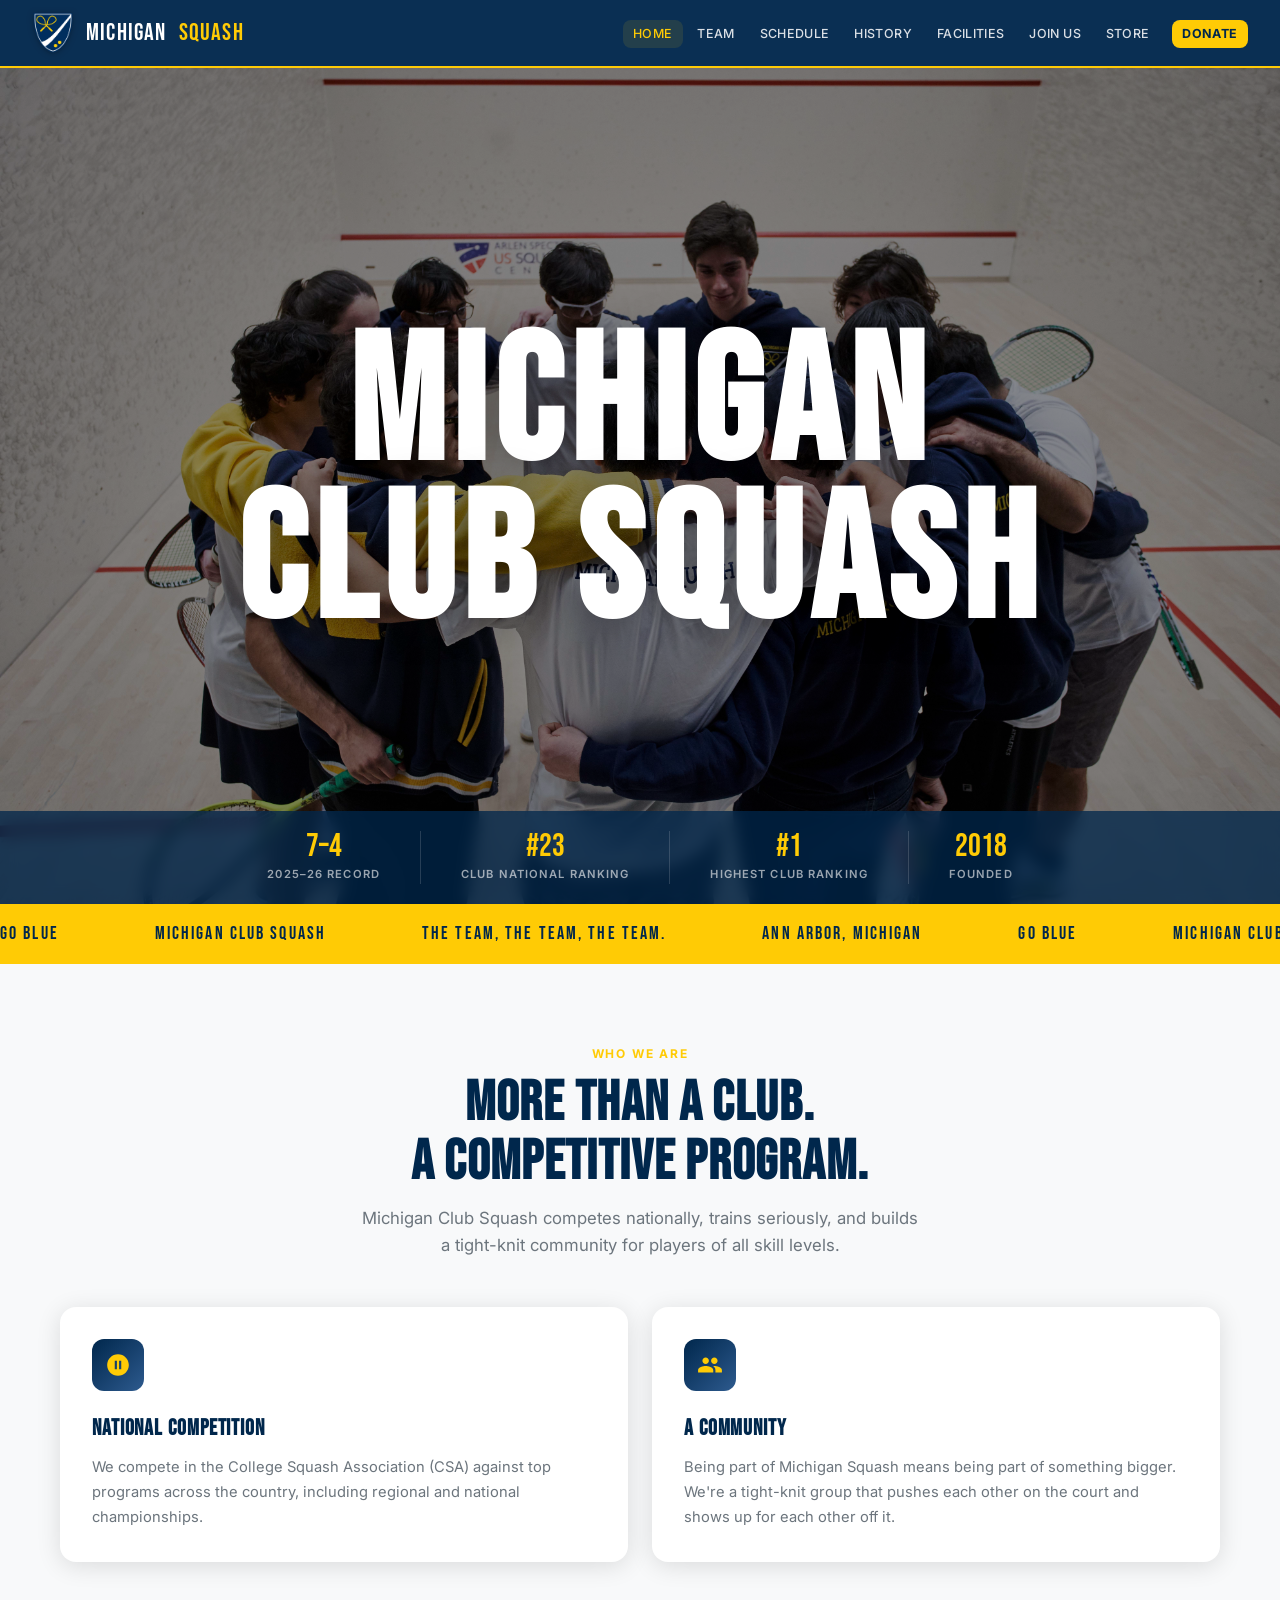
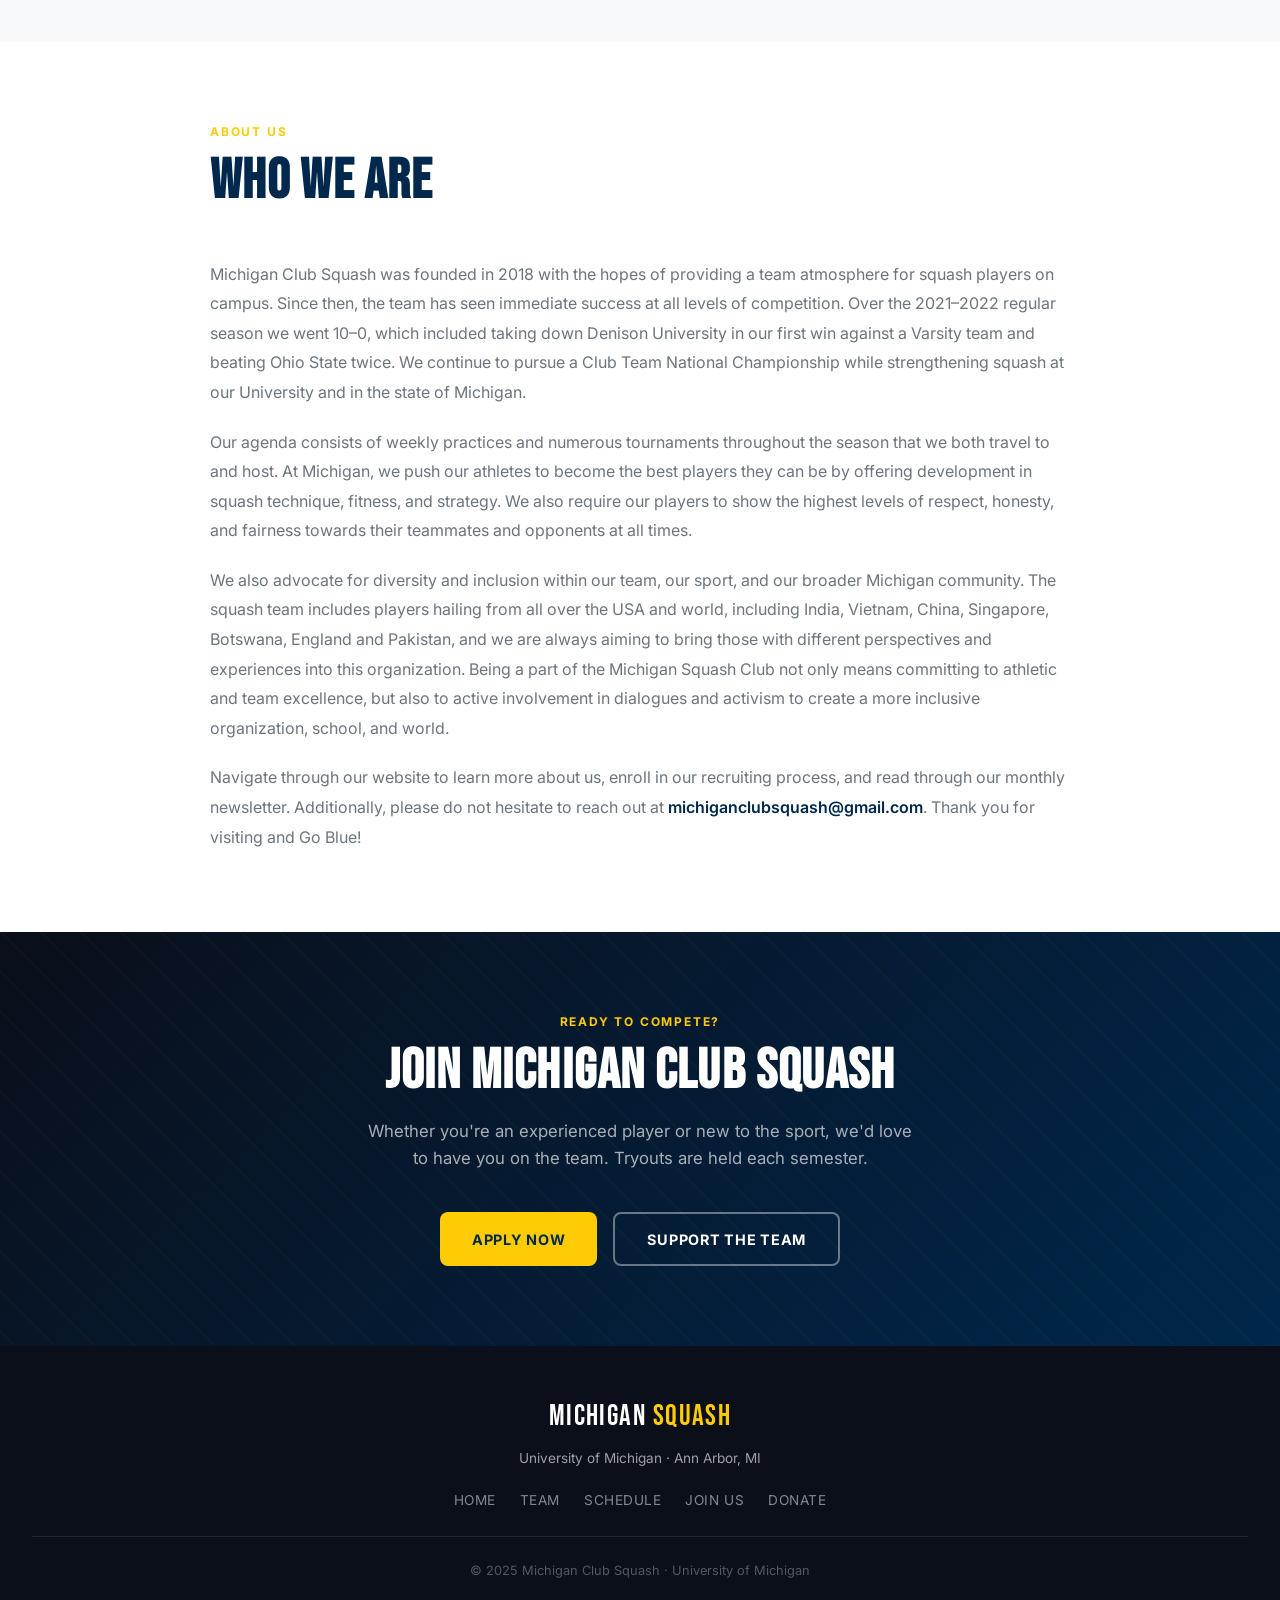
==== commit f06961a2: "Shift hero up to show stats bar, update marquee text" ====
--- a/index.html
+++ b/index.html
@@ -13,7 +13,7 @@
     .photo-hero {
       position: relative;
       width: 100%;
-      height: 100vh;
+      height: calc(100vh - 64px);
       min-height: 600px;
       overflow: hidden;
       display: flex;
@@ -257,19 +257,19 @@
     <div class="marquee-track">
       <span>Go Blue</span>
       <span>Michigan Club Squash</span>
-      <span>Compete. Improve. Dominate.</span>
+      <span>THE TEAM, THE TEAM, THE TEAM.</span>
       <span>Ann Arbor, Michigan</span>
       <span>Go Blue</span>
       <span>Michigan Club Squash</span>
-      <span>Compete. Improve. Dominate.</span>
+      <span>THE TEAM, THE TEAM, THE TEAM.</span>
       <span>Ann Arbor, Michigan</span>
       <span>Go Blue</span>
       <span>Michigan Club Squash</span>
-      <span>Compete. Improve. Dominate.</span>
+      <span>THE TEAM, THE TEAM, THE TEAM.</span>
       <span>Ann Arbor, Michigan</span>
       <span>Go Blue</span>
       <span>Michigan Club Squash</span>
-      <span>Compete. Improve. Dominate.</span>
+      <span>THE TEAM, THE TEAM, THE TEAM.</span>
       <span>Ann Arbor, Michigan</span>
     </div>
   </div>
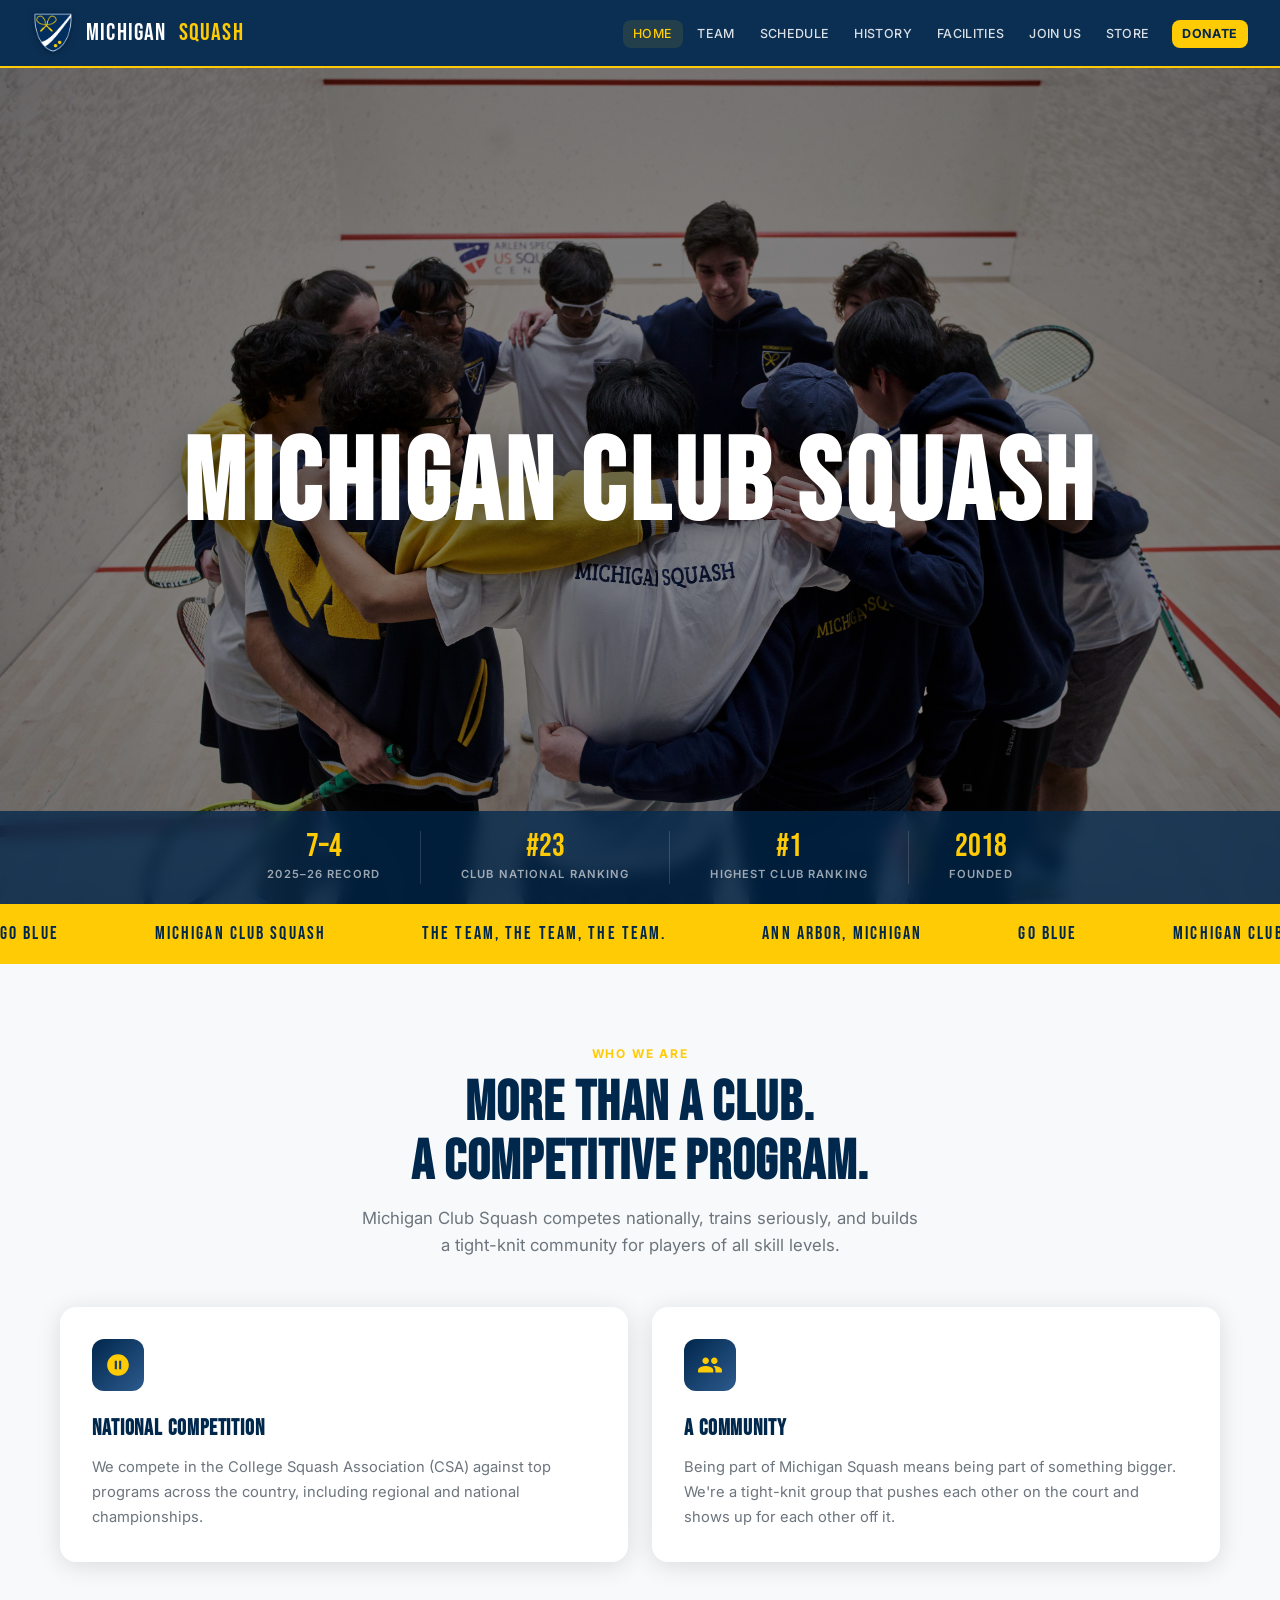
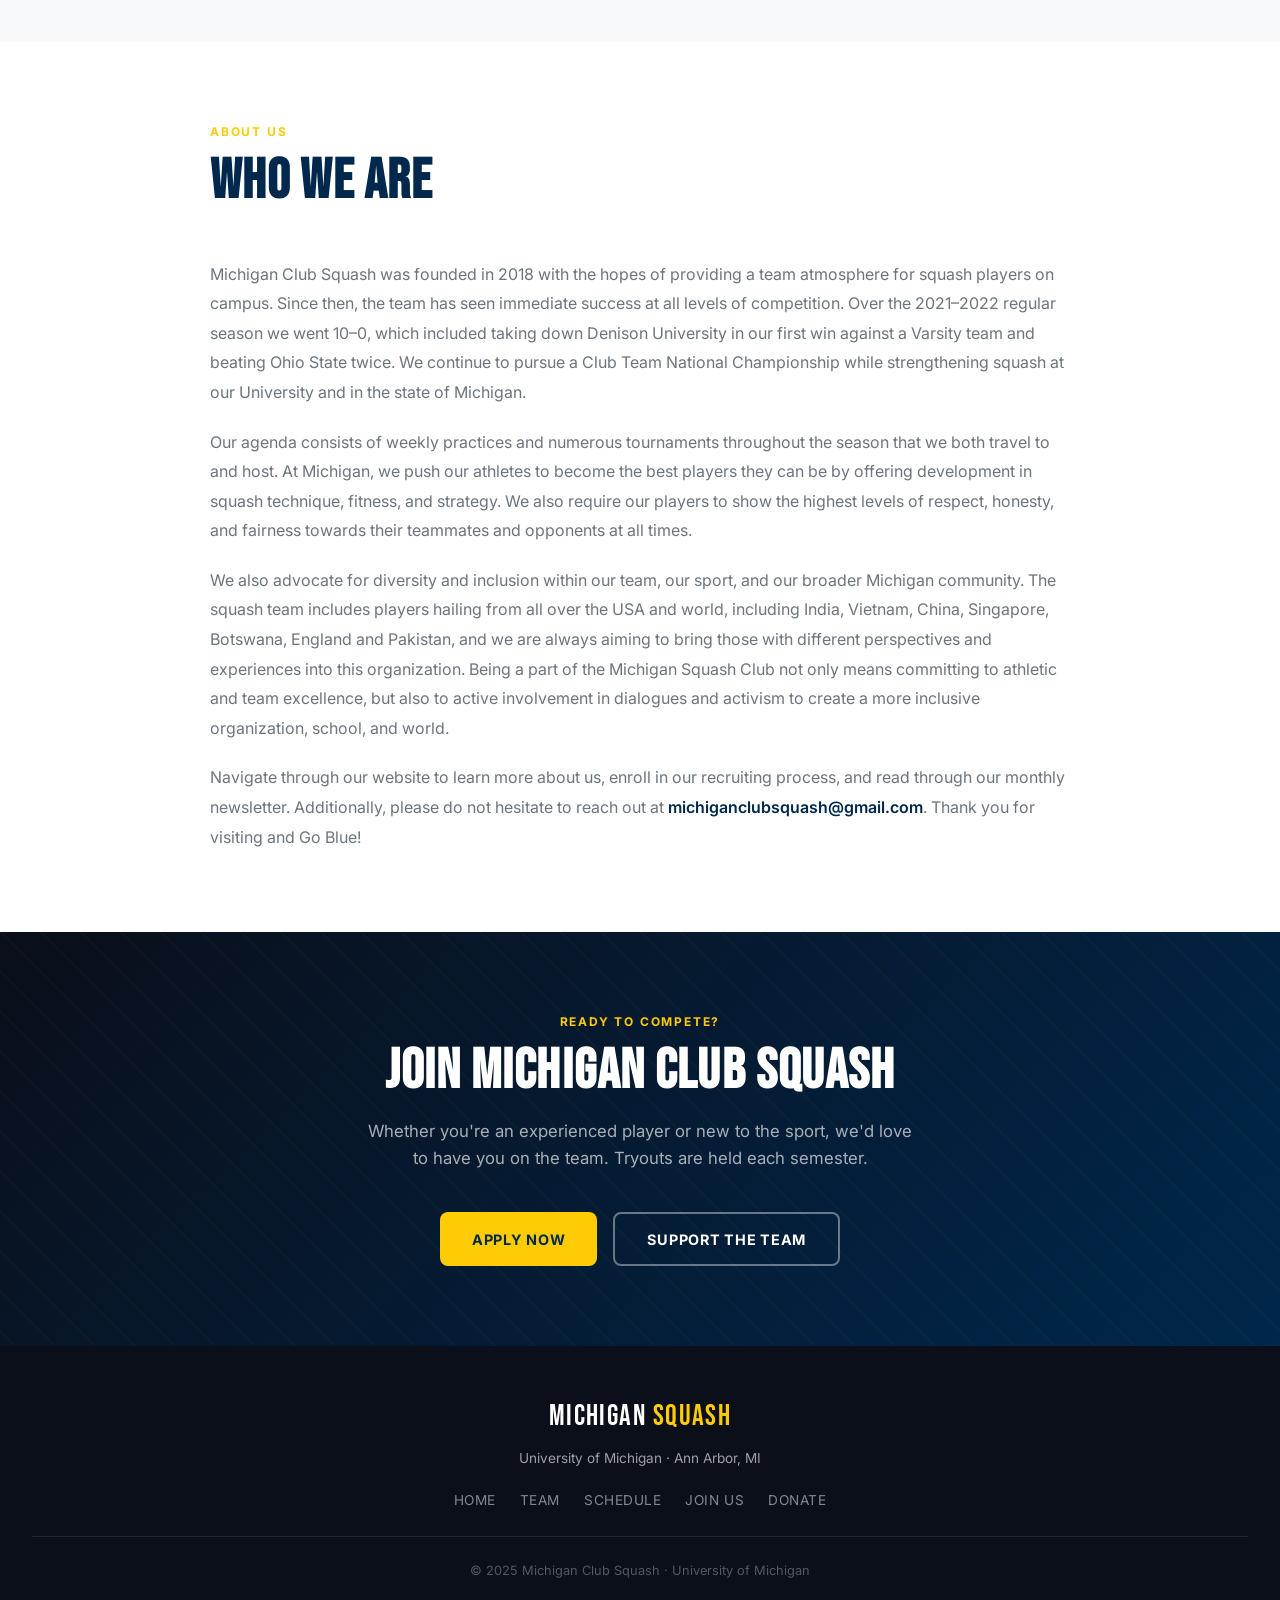
==== commit 3c262024: "Put hero title on single line" ====
--- a/index.html
+++ b/index.html
@@ -37,10 +37,11 @@
     }
     .photo-hero-text h1 {
       font-family: var(--font-display);
-      font-size: clamp(4rem, 14vw, 13rem);
+      font-size: clamp(3rem, 9vw, 9rem);
       color: var(--white);
       letter-spacing: 0.04em;
-      line-height: 0.88;
+      line-height: 1;
+      white-space: nowrap;
       text-shadow: 0 4px 40px rgba(0,0,0,0.4);
     }
     .photo-hero-stats {
@@ -230,7 +231,7 @@
   <div class="photo-hero">
     <img src="photos/teamhuddle.jpg" alt="Michigan Club Squash" />
     <div class="photo-hero-text">
-      <h1>Michigan<br>Club Squash</h1>
+      <h1>Michigan Club Squash</h1>
     </div>
     <div class="photo-hero-stats">
       <div class="photo-hero-stat">
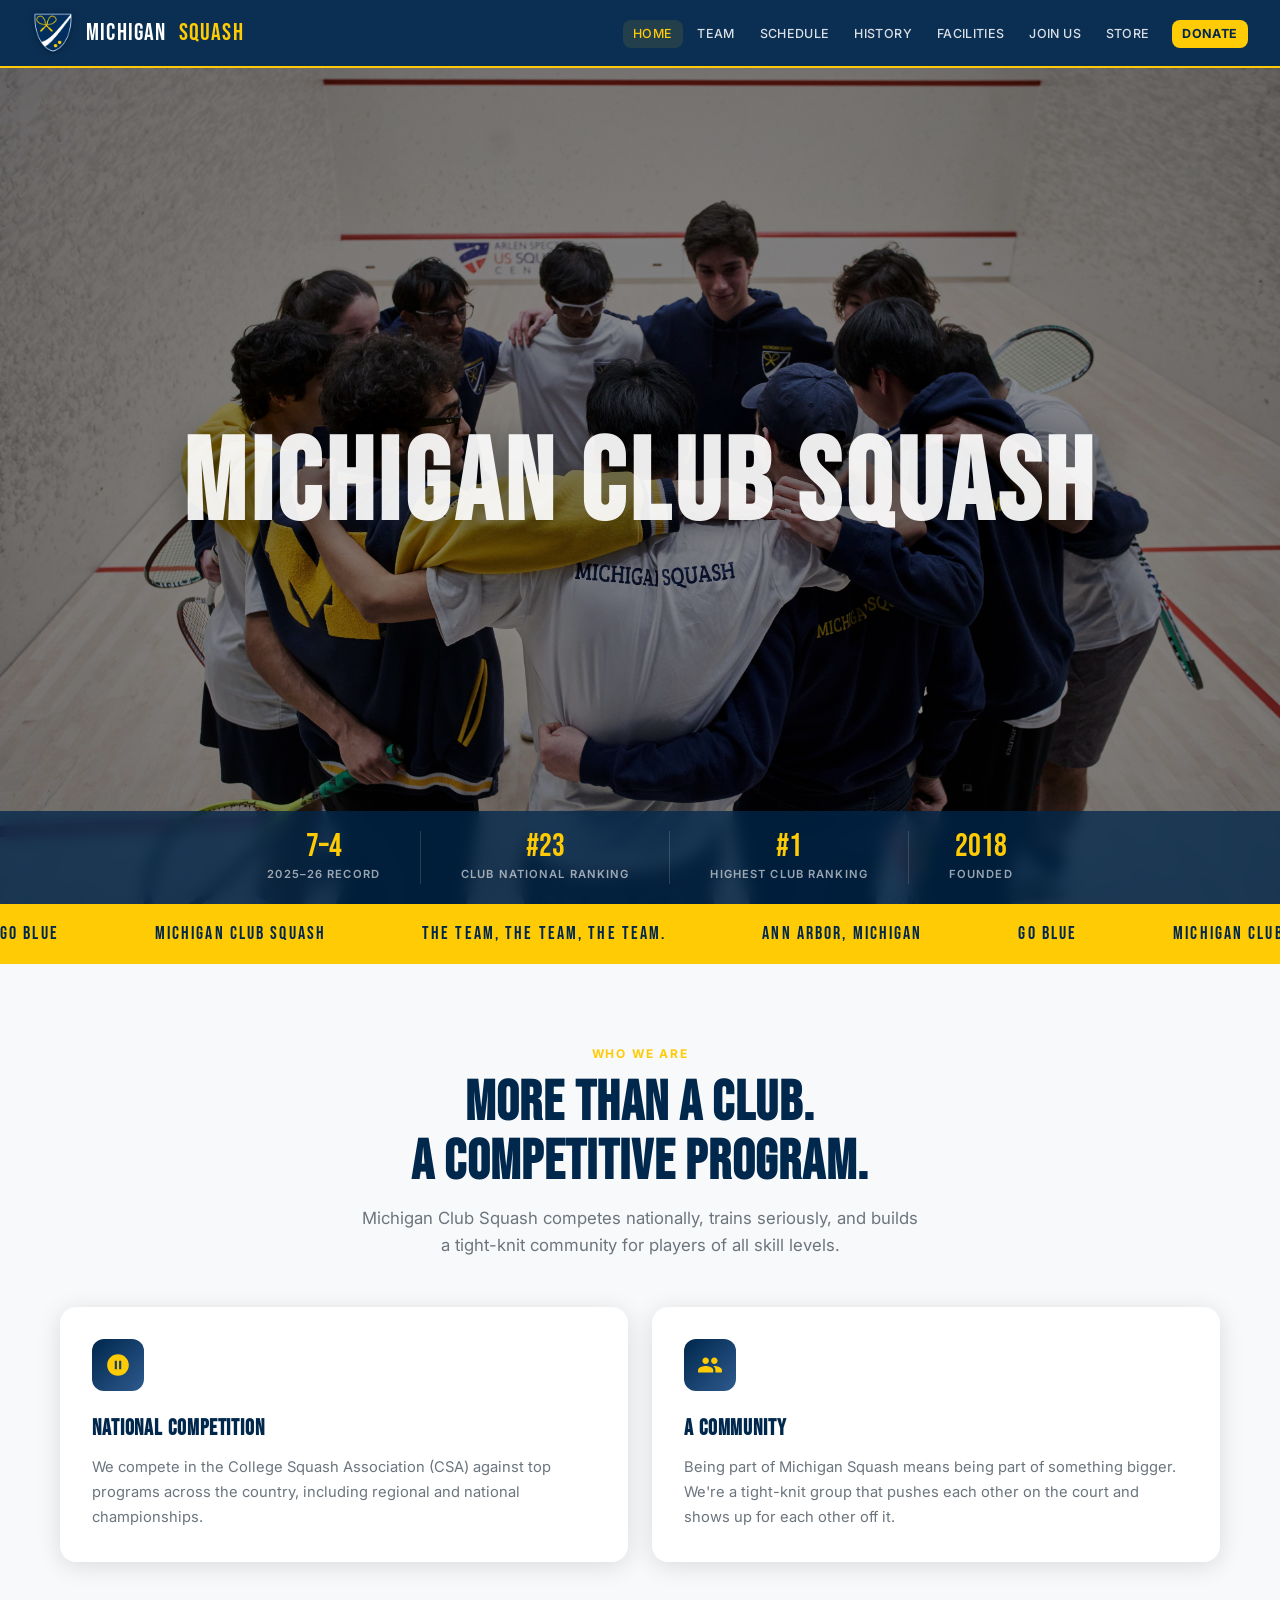
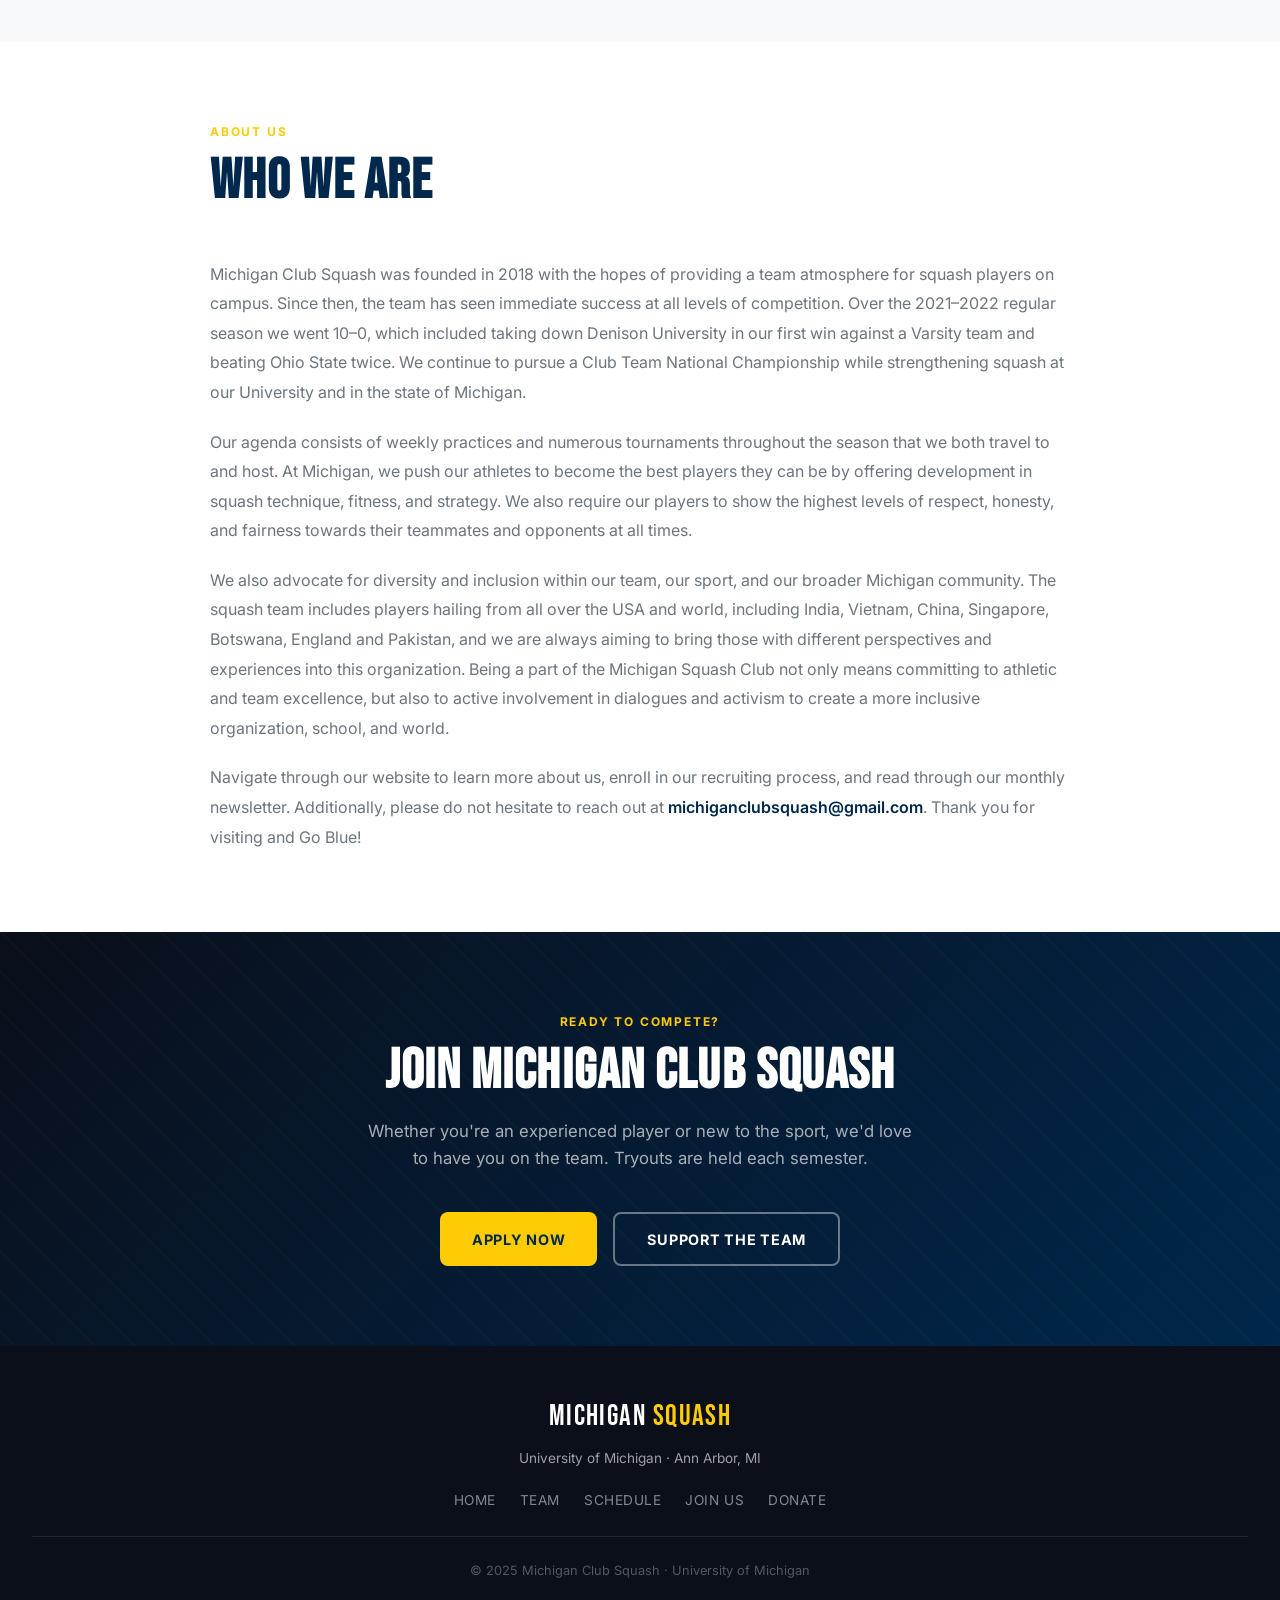
==== commit 43d01965: "Set hero text to 92% opacity" ====
--- a/index.html
+++ b/index.html
@@ -38,7 +38,7 @@
     .photo-hero-text h1 {
       font-family: var(--font-display);
       font-size: clamp(3rem, 9vw, 9rem);
-      color: var(--white);
+      color: rgba(255,255,255,0.92);
       letter-spacing: 0.04em;
       line-height: 1;
       white-space: nowrap;
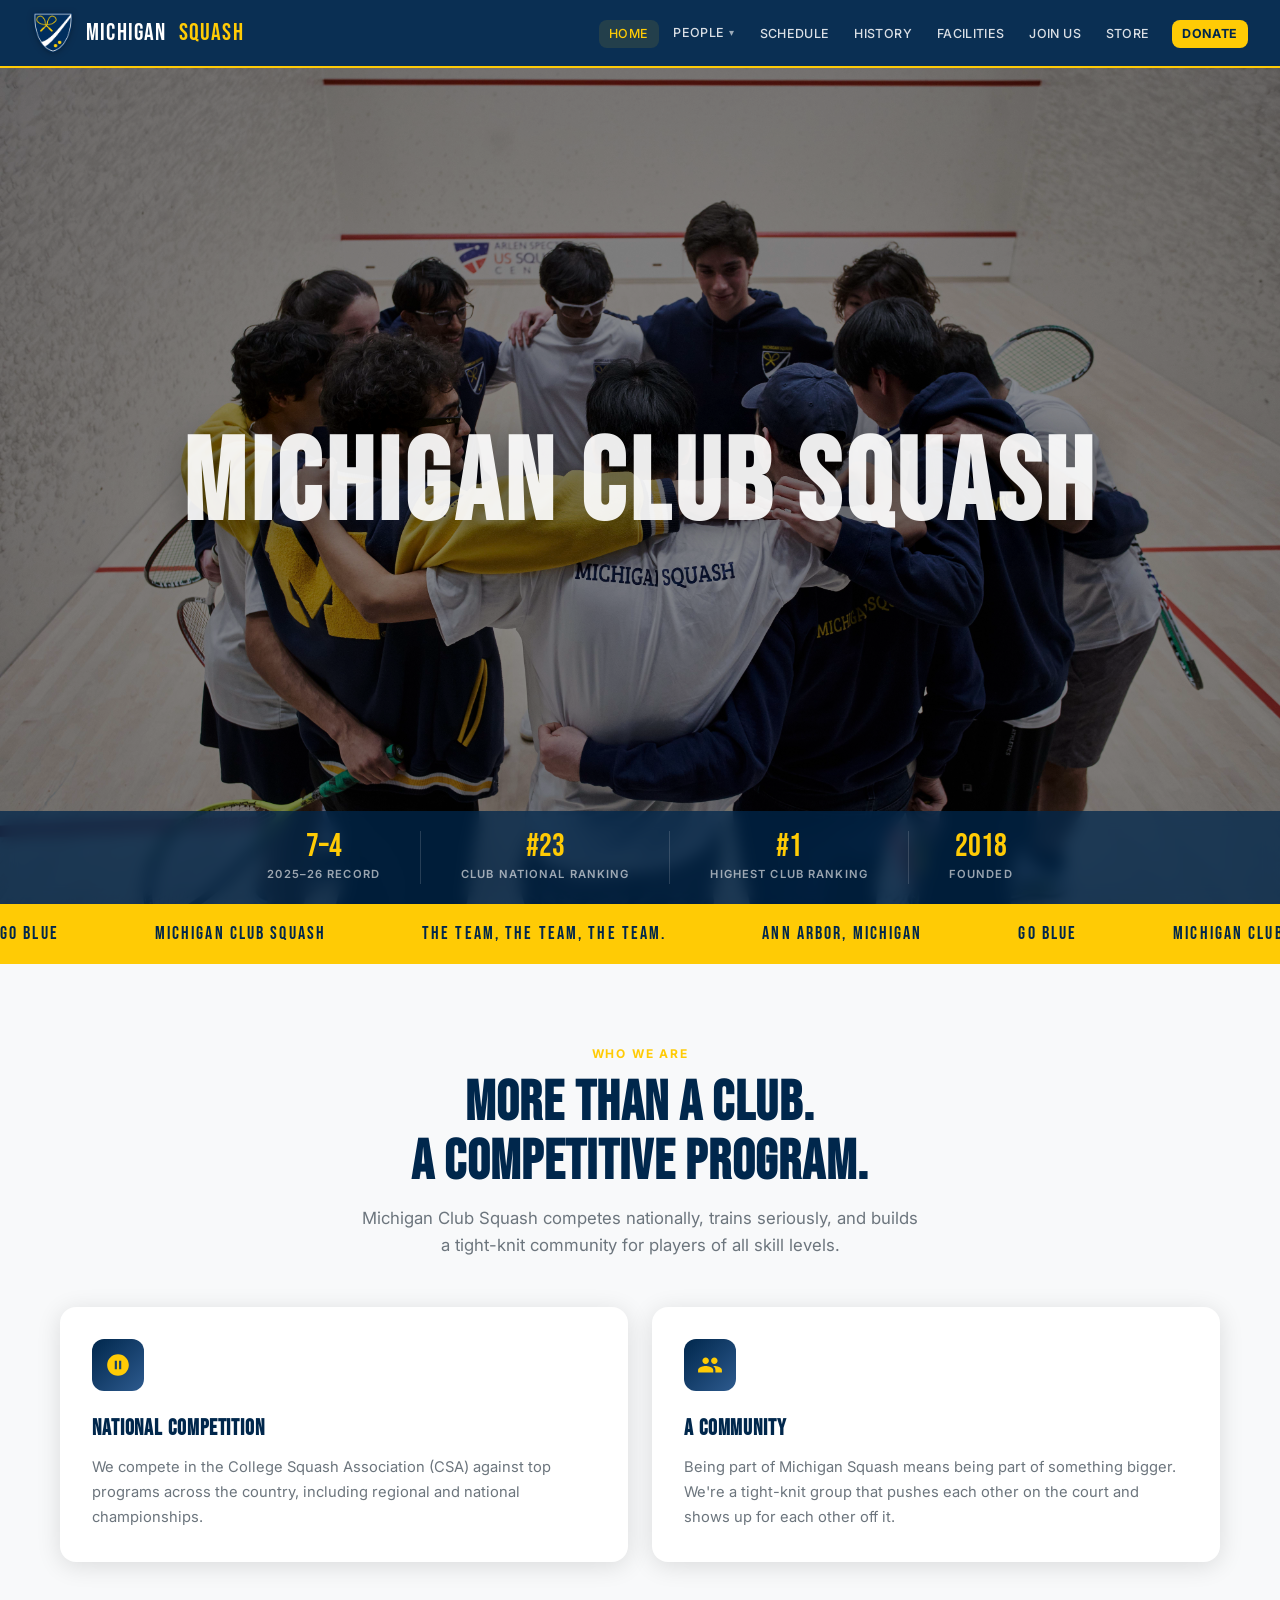
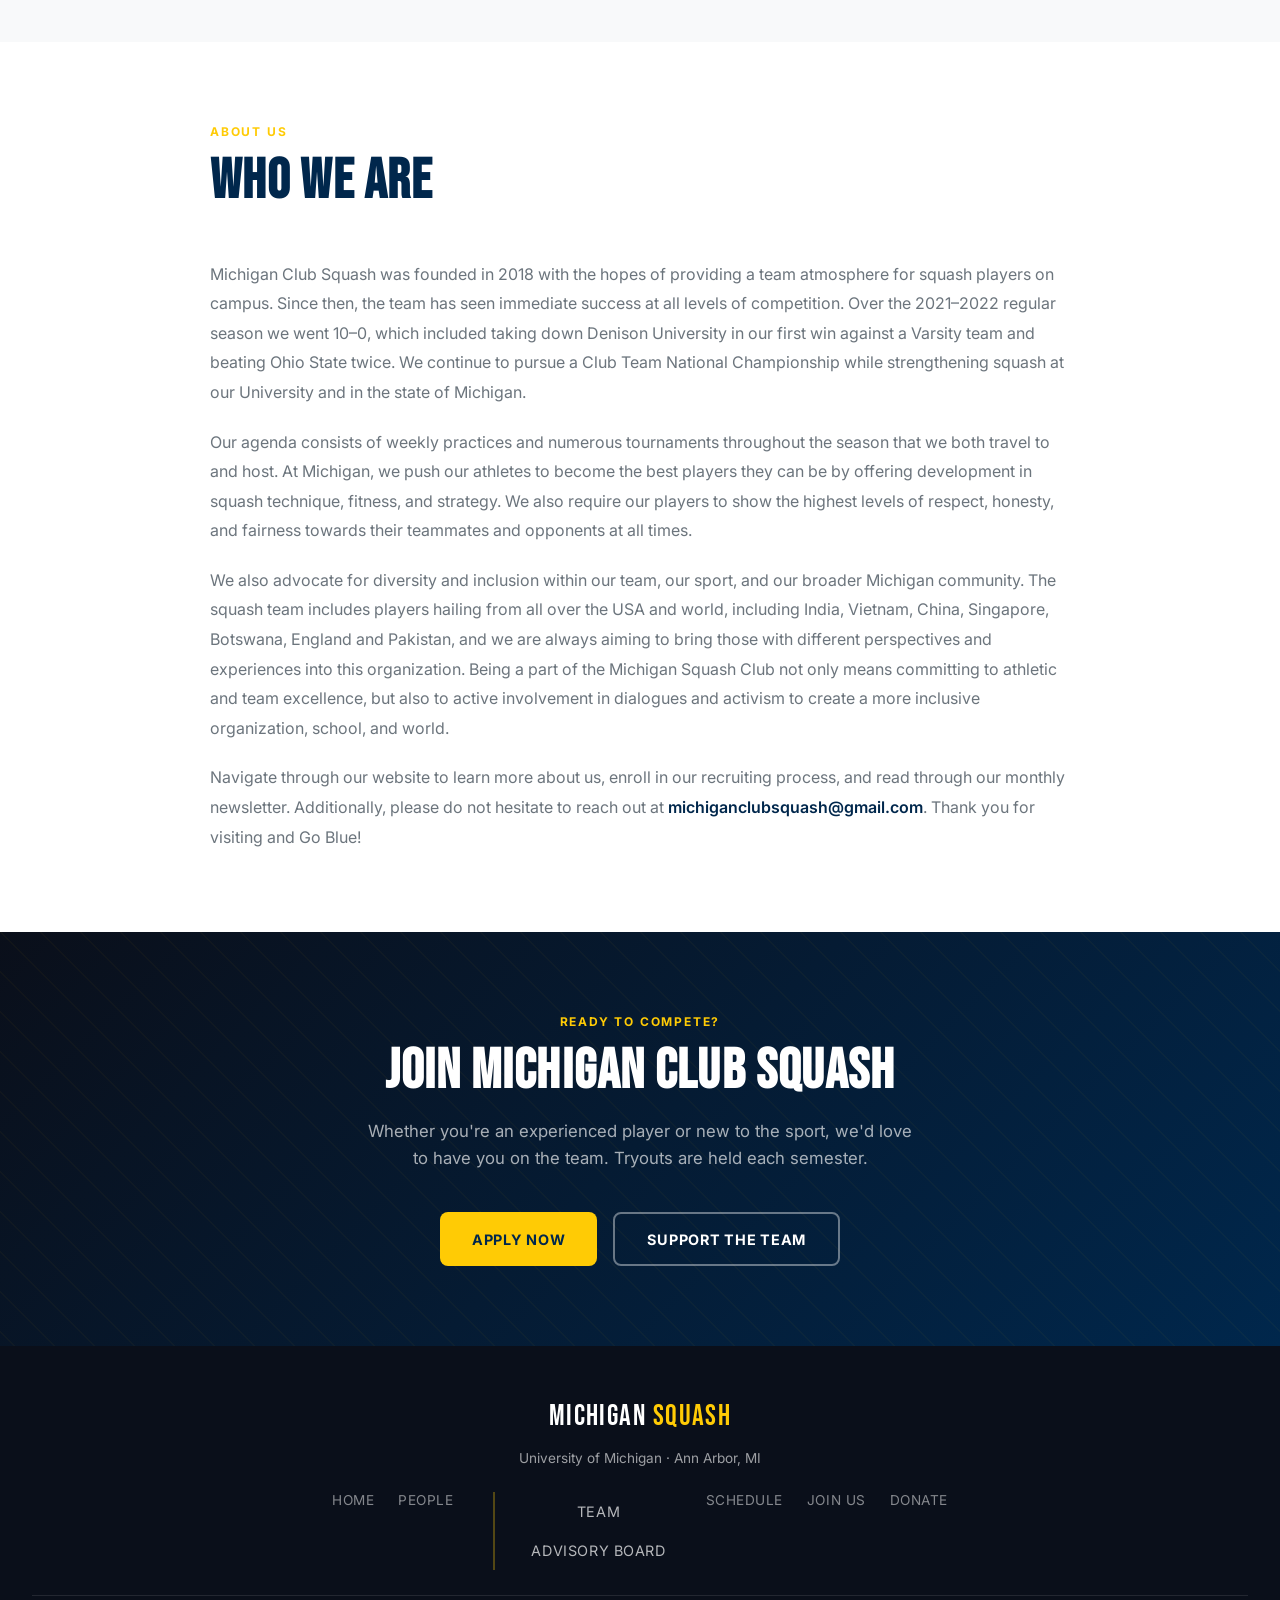
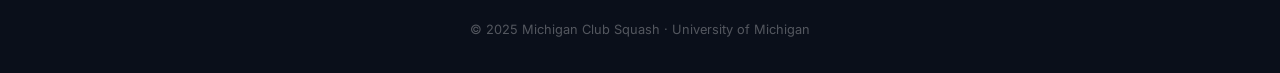
==== commit 9212ff2a: "Add People dropdown nav with Team / Advisory Board - Rename Team nav item to People with hover dropd" ====
--- a/index.html
+++ b/index.html
@@ -44,6 +44,10 @@
       white-space: nowrap;
       text-shadow: 0 4px 40px rgba(0,0,0,0.4);
     }
+    @media (max-width: 768px) {
+      .photo-hero-text h1 { font-size: 2rem; white-space: normal; }
+      .photo-hero-stat { border-right: none !important; }
+    }
     .photo-hero-stats {
       position: absolute;
       bottom: 0; left: 0; right: 0;
@@ -201,7 +205,7 @@
   </a>
   <ul class="nav-links">
     <li><a href="index.html" class="active">Home</a></li>
-    <li><a href="about.html">Team</a></li>
+    <li class="nav-dropdown"><a href="about.html">People</a><div class="nav-dropdown-menu"><a href="about.html">Team</a><a href="advisory-board.html">Advisory Board</a></div></li>
     <li><a href="schedule.html">Schedule</a></li>
     <li><a href="history.html">History</a></li>
     <li><a href="facilities.html">Facilities</a></li>
@@ -216,7 +220,7 @@
 
 <div class="nav-mobile">
   <a href="index.html">Home</a>
-  <a href="about.html">Team</a>
+  <a href="about.html">People</a><div class="nav-mobile-sub"><a href="about.html">Team</a><a href="advisory-board.html">Advisory Board</a></div>
   <a href="schedule.html">Schedule</a>
   <a href="history.html">History</a>
   <a href="facilities.html">Facilities</a>
@@ -356,7 +360,7 @@
   <div style="font-size: 0.85rem; margin-top: 0.25rem;">University of Michigan · Ann Arbor, MI</div>
   <div class="footer-links">
     <a href="index.html">Home</a>
-    <a href="about.html">Team</a>
+    <a href="about.html">People</a><div class="nav-mobile-sub"><a href="about.html">Team</a><a href="advisory-board.html">Advisory Board</a></div>
     <a href="schedule.html">Schedule</a>
     <a href="join.html">Join Us</a>
     <a href="donate.html">Donate</a>
--- a/styles.css
+++ b/styles.css
@@ -105,6 +105,68 @@
   background: rgba(255, 203, 5, 0.1);
 }
 
+/* ─── NAV DROPDOWN ───────────────────────────────────────── */
+.nav-dropdown {
+  position: relative;
+}
+.nav-dropdown > a {
+  display: flex;
+  align-items: center;
+  gap: 0.3rem;
+}
+.nav-dropdown > a::after {
+  content: '▾';
+  font-size: 0.65rem;
+  opacity: 0.7;
+}
+.nav-dropdown-menu {
+  display: none;
+  position: absolute;
+  top: calc(100% + 8px);
+  left: 50%;
+  transform: translateX(-50%);
+  background: var(--blue);
+  border: 1px solid rgba(255,203,5,0.25);
+  border-radius: var(--radius);
+  min-width: 160px;
+  box-shadow: var(--shadow-lg);
+  overflow: hidden;
+  z-index: 1001;
+}
+.nav-dropdown:hover .nav-dropdown-menu,
+.nav-dropdown:focus-within .nav-dropdown-menu {
+  display: block;
+}
+.nav-dropdown-menu a {
+  display: block;
+  padding: 0.6rem 1rem;
+  color: rgba(255,255,255,0.85) !important;
+  font-size: 0.78rem;
+  font-weight: 500;
+  letter-spacing: 0.03em;
+  text-transform: uppercase;
+  border-radius: 0 !important;
+  background: none !important;
+  border-bottom: 1px solid rgba(255,255,255,0.08);
+}
+.nav-dropdown-menu a:last-child { border-bottom: none; }
+.nav-dropdown-menu a:hover,
+.nav-dropdown-menu a.active { color: var(--maize) !important; background: rgba(255,203,5,0.08) !important; }
+
+/* Mobile People sub-links */
+.nav-mobile-sub {
+  display: flex;
+  flex-direction: column;
+  padding-left: 1.25rem;
+  border-left: 2px solid rgba(255,203,5,0.3);
+  margin: 0.1rem 0 0.1rem 1rem;
+}
+.nav-mobile-sub a {
+  font-size: 0.9rem !important;
+  padding: 0.5rem 1rem !important;
+  color: rgba(255,255,255,0.7) !important;
+}
+
 .nav-links a.nav-cta {
   background: var(--maize);
   color: var(--blue);
@@ -570,14 +632,61 @@
 .mt-2 { margin-top: 2rem; }
 .mt-3 { margin-top: 3rem; }
 
+/* ─── TABLE SCROLL WRAPPER ───────────────────────────────── */
+.table-scroll {
+  overflow-x: auto;
+  -webkit-overflow-scrolling: touch;
+  border-radius: var(--radius-lg);
+}
+
+/* ─── RESPONSIVE 2-COL GRID ──────────────────────────────── */
+.detail-grid {
+  display: grid;
+  grid-template-columns: 1fr 260px;
+  gap: 3rem;
+  align-items: start;
+}
+
 /* ─── RESPONSIVE ─────────────────────────────────────────── */
 @media (max-width: 768px) {
   .nav-links { display: none; }
   .nav-hamburger { display: flex; }
-  section { padding: 3.5rem 1.25rem; }
+
+  section { padding: 3rem 1.25rem; }
   .hero { padding: 5rem 1.25rem 4rem; }
-  .hero-stats { gap: 2rem; }
+  .hero-stats { gap: 1.5rem; }
   .hero-divider { display: none; }
-  .match-table { font-size: 0.82rem; }
-  .match-table th, .match-table td { padding: 0.75rem 0.75rem; }
-}
+
+  /* Tables */
+  .match-table { font-size: 0.82rem; min-width: 500px; }
+  .match-table th, .match-table td { padding: 0.75rem; }
+
+  /* 2-col detail grids collapse to single column */
+  .detail-grid { grid-template-columns: 1fr; gap: 1.5rem; }
+
+  /* Section headers */
+  .section-header { margin-bottom: 2rem; }
+
+  /* Leadership cards — small square avatar on left */
+  .leadership-photo { width: 100px; height: 100px; flex-shrink: 0; }
+  .leadership-photo img { object-position: top center; }
+}
+
+@media (max-width: 480px) {
+  section { padding: 2.5rem 1rem; }
+
+  /* Stat bars — stack into 2×2 grid, no dividers */
+  .photo-hero-stats { gap: 0; }
+  .photo-hero-stat,
+  .photo-hero-stat:nth-child(odd),
+  .photo-hero-stat:last-child { width: 50%; padding: 0.75rem 0.5rem; border: none; }
+
+  /* Grids */
+  .grid-3, .grid-4, .grid-2 { grid-template-columns: 1fr; }
+
+  /* Footer links */
+  .footer-links { gap: 0.75rem; }
+
+  /* Buttons */
+  .btn { padding: 0.75rem 1.5rem; font-size: 0.85rem; }
+}
